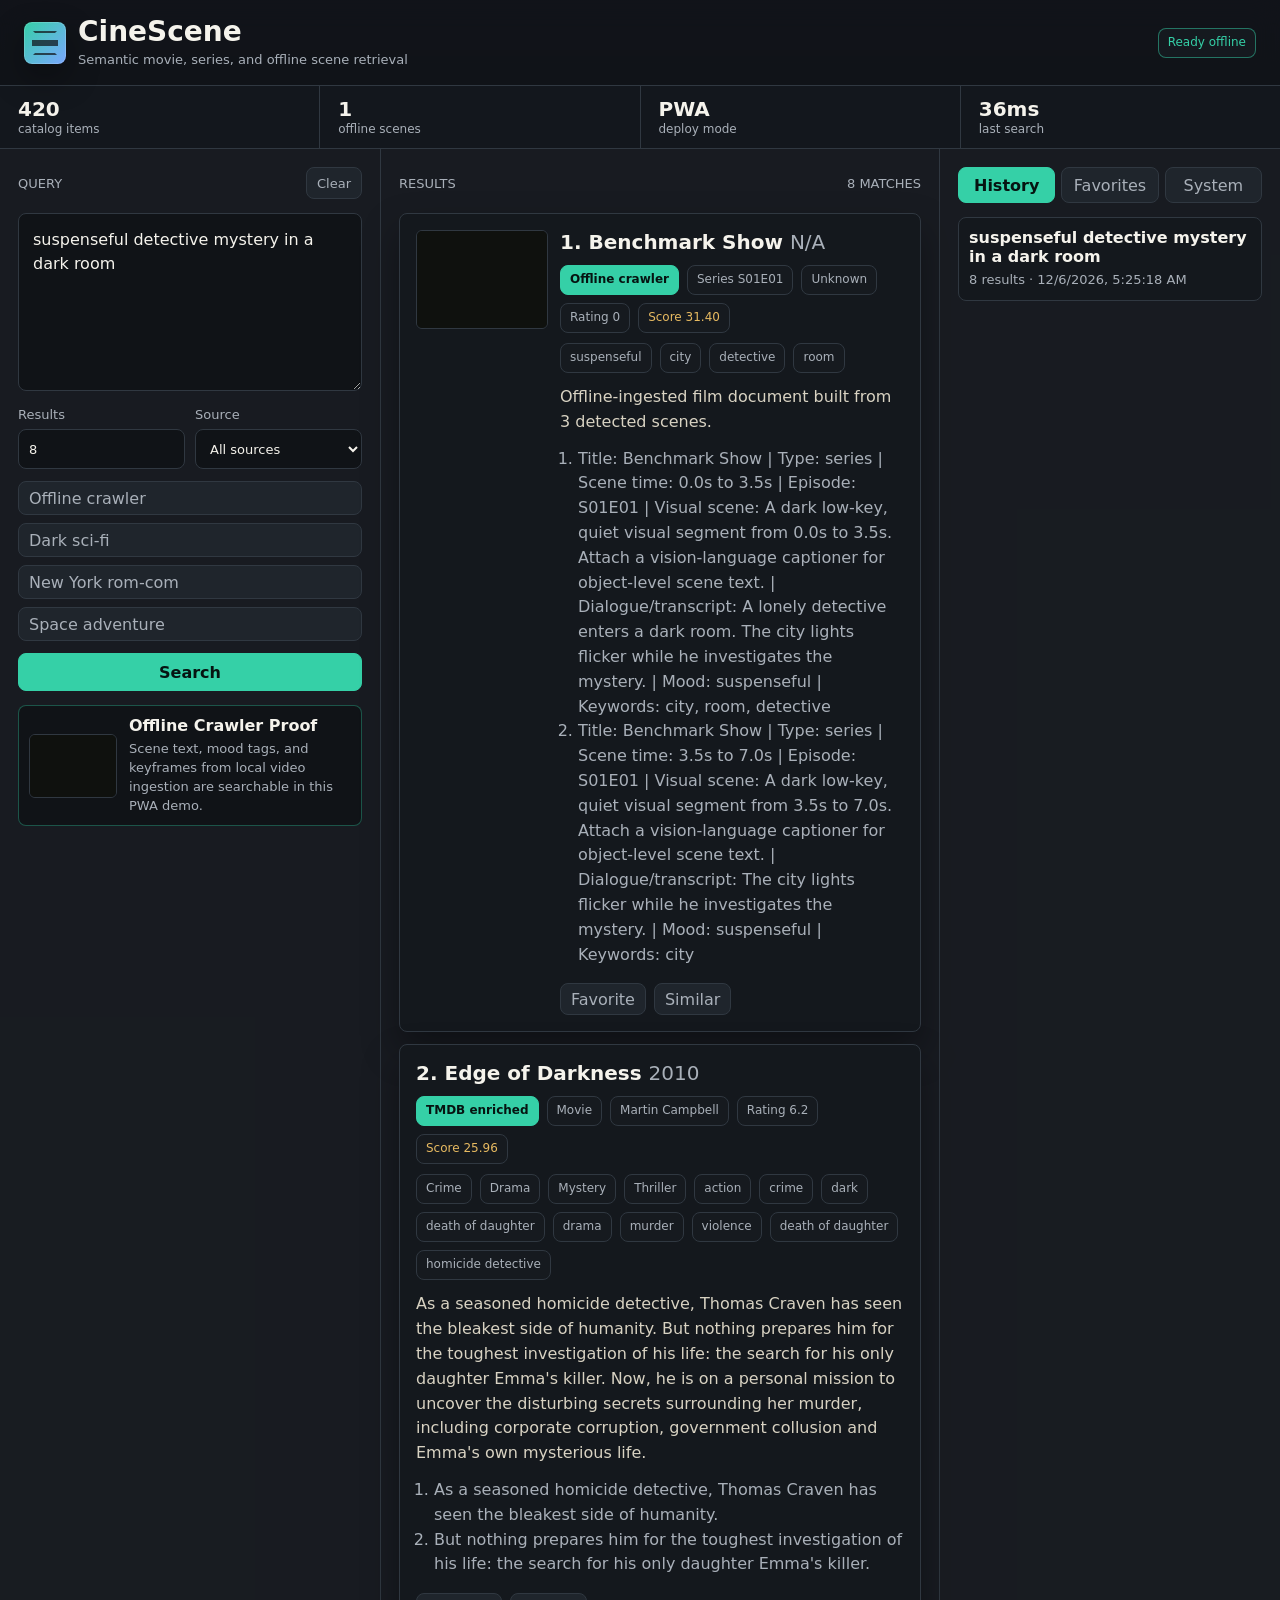
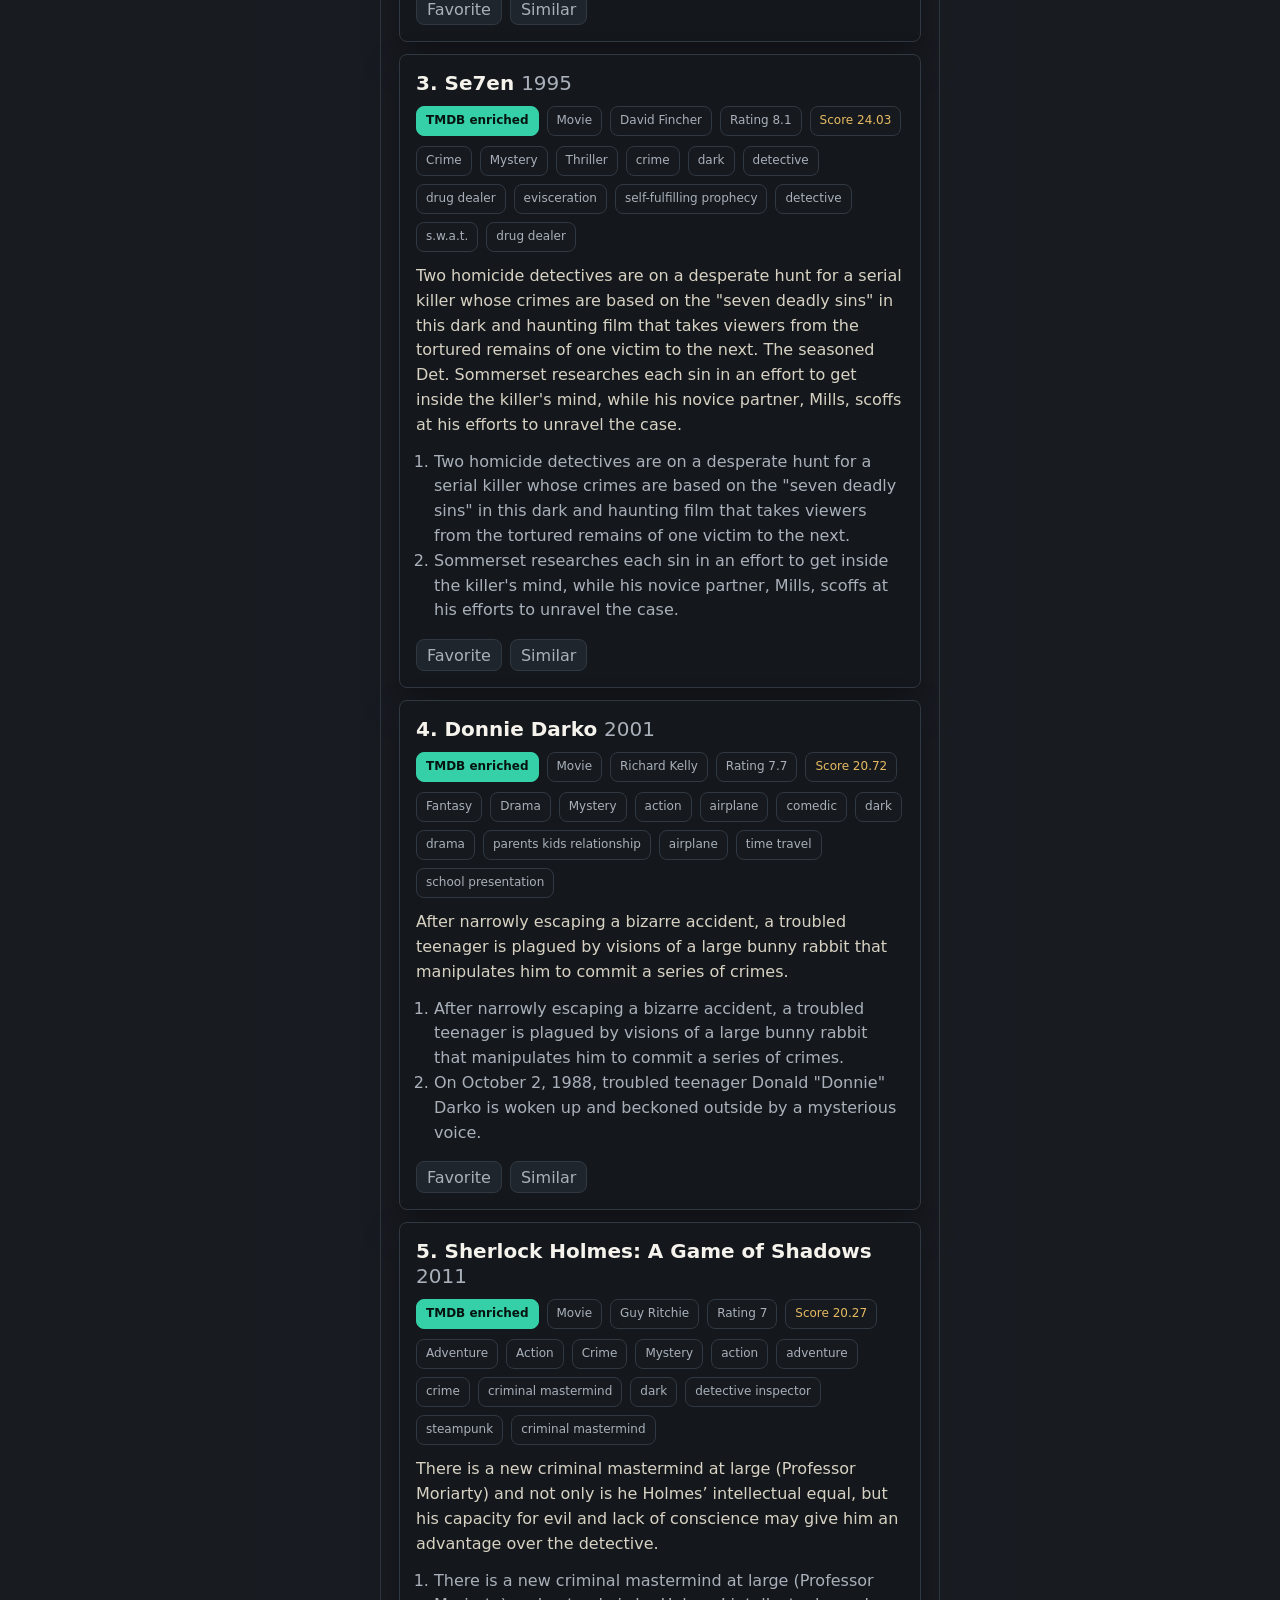
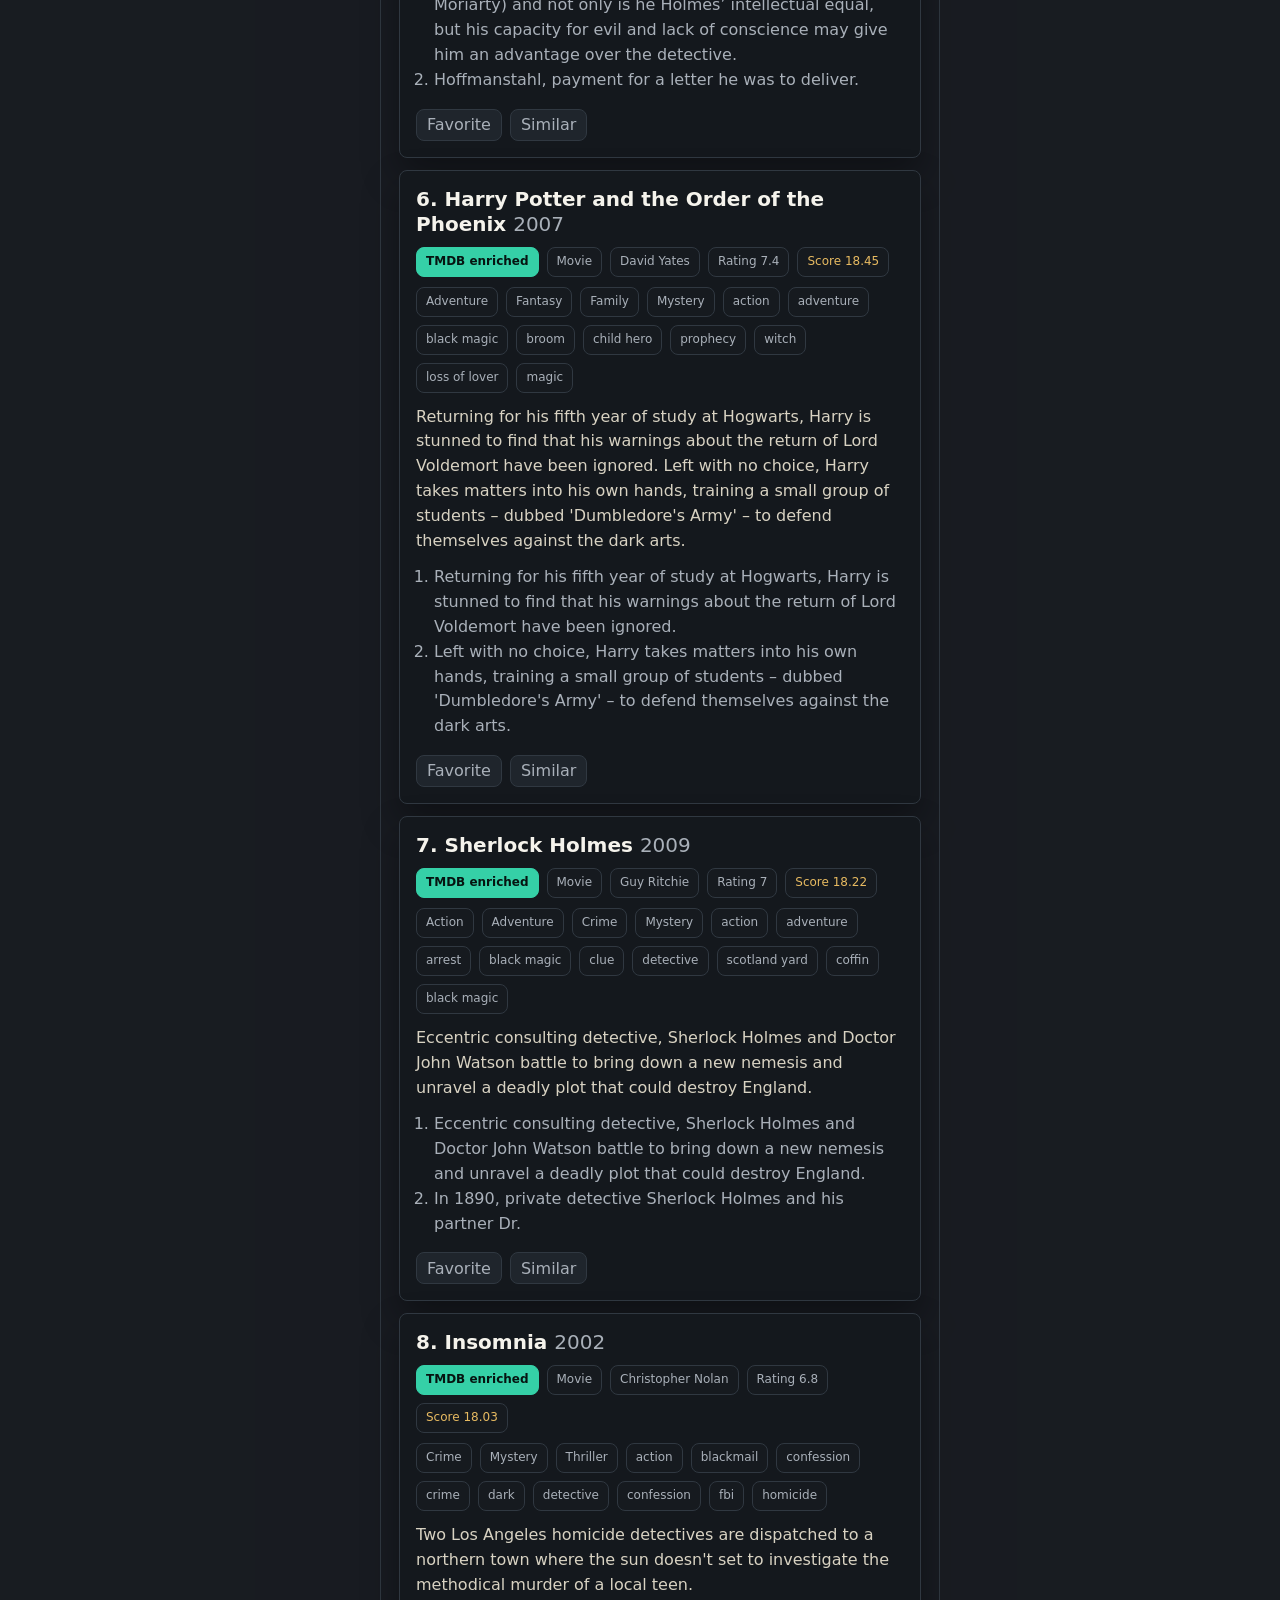
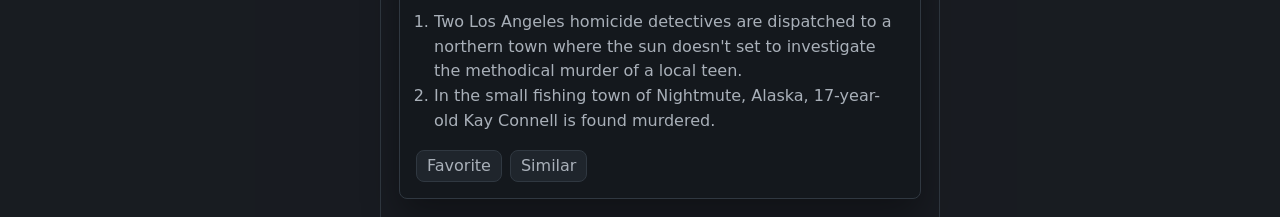
==== docs/index.html @ 058e747a "Build CineScene PWA and showcase-ready app" ====
<!doctype html>
<html lang="en">
  <head>
    <meta charset="utf-8" />
    <meta name="viewport" content="width=device-width, initial-scale=1" />
    <meta name="theme-color" content="#101317" />
    <meta
      name="description"
      content="CineScene is a semantic movie and offline scene retrieval PWA."
    />
    <title>CineScene PWA</title>
    <link rel="manifest" href="./manifest.webmanifest" />
    <link rel="icon" href="./assets/icon.svg" type="image/svg+xml" />
    <link rel="apple-touch-icon" href="./assets/icon.svg" />
    <link rel="stylesheet" href="./assets/styles.css?v=20260714" />
  </head>
  <body>
    <div class="app-shell">
      <header class="topbar">
        <div class="brand">
          <span class="brand-mark" aria-hidden="true"></span>
          <div>
            <h1>CineScene</h1>
            <p>Semantic movie, series, and offline scene retrieval</p>
          </div>
        </div>
        <div class="top-actions">
          <span class="status-pill" id="statusPill">Loading catalog</span>
          <button class="ghost-button" id="installButton" type="button" hidden>Install</button>
        </div>
      </header>

      <section class="metrics" aria-label="Catalog metrics">
        <div><strong id="metricCatalog">-</strong><span>catalog items</span></div>
        <div><strong id="metricOffline">-</strong><span>offline scenes</span></div>
        <div><strong id="metricMode">PWA</strong><span>deploy mode</span></div>
        <div><strong id="metricLatency">-</strong><span>last search</span></div>
      </section>

      <main class="workspace">
        <section class="search-panel" aria-label="Search">
          <div class="panel-heading">
            <span>Query</span>
            <button class="ghost-button" id="clearButton" type="button">Clear</button>
          </div>
          <textarea
            id="queryInput"
            spellcheck="false"
            placeholder="A suspenseful detective mystery in a dark room"
          ></textarea>

          <div class="control-grid">
            <label>
              Results
              <input id="topKInput" type="number" min="3" max="20" value="8" />
            </label>
            <label>
              Source
              <select id="sourceFilter">
                <option value="all">All sources</option>
                <option value="offline_video_ingestion">Offline crawler</option>
                <option value="tmdb_enriched">TMDB enriched</option>
              </select>
            </label>
          </div>

          <div class="preset-row" aria-label="Demo queries">
            <button data-query="suspenseful detective mystery in a dark room">Offline crawler</button>
            <button data-query="dark lonely science fiction movie with a mind bending ending">Dark sci-fi</button>
            <button data-query="romantic comedy in New York with witty dialogue">New York rom-com</button>
            <button data-query="space adventure with alien civilization">Space adventure</button>
          </div>

          <button class="primary-button" id="searchButton" type="button">Search</button>

          <div class="crawler-proof">
            <img src="./assets/keyframes/benchmark-001.jpg" alt="Offline crawler keyframe preview" />
            <div>
              <strong>Offline Crawler Proof</strong>
              <span>Scene text, mood tags, and keyframes from local video ingestion are searchable in this PWA demo.</span>
            </div>
          </div>
        </section>

        <section class="results-panel" aria-label="Results">
          <div class="panel-heading">
            <span>Results</span>
            <span id="resultMeta">Ready</span>
          </div>
          <div class="results-list empty-state" id="results">
            Search by plot, mood, scene, character situation, or cinematic feeling.
          </div>
        </section>

        <aside class="side-panel" aria-label="Memory">
          <nav class="tabs">
            <button class="active" data-tab="history" type="button">History</button>
            <button data-tab="favorites" type="button">Favorites</button>
            <button data-tab="system" type="button">System</button>
          </nav>

          <div class="tab-view active" id="historyTab">
            <div class="side-list" id="historyList"></div>
          </div>

          <div class="tab-view" id="favoritesTab">
            <div class="side-list" id="favoriteList"></div>
          </div>

          <div class="tab-view" id="systemTab">
            <div class="system-card">
              <strong>GitHub Pages Build</strong>
              <span>Static PWA for public showcase</span>
              <span>Backend FAISS pipeline remains available locally through FastAPI.</span>
            </div>
            <div class="system-card">
              <strong>Offline Capability</strong>
              <span>App shell and sample catalog are cached after first load.</span>
            </div>
          </div>
        </aside>
      </main>
    </div>

    <script src="./assets/app.js?v=20260714" type="module"></script>
  </body>
</html>
---- docs/assets/styles.css ----
:root {
  color-scheme: dark;
  --bg: #101317;
  --panel: #171b20;
  --panel-2: #1f252c;
  --line: #303841;
  --text: #f5f3ec;
  --muted: #a9b0b9;
  --soft: #d8d2c2;
  --green: #35d0a7;
  --gold: #e7ba61;
  --coral: #ef6c68;
  --blue: #7aa7ff;
  --shadow: rgba(0, 0, 0, 0.34);
}

* {
  box-sizing: border-box;
}

html {
  min-width: 320px;
}

body {
  margin: 0;
  min-height: 100vh;
  background:
    linear-gradient(180deg, rgba(122, 167, 255, 0.08), transparent 34rem),
    radial-gradient(circle at 16% 8%, rgba(53, 208, 167, 0.12), transparent 18rem),
    var(--bg);
  color: var(--text);
  font-family: Inter, ui-sans-serif, system-ui, -apple-system, BlinkMacSystemFont, "Segoe UI", sans-serif;
}

button,
input,
textarea,
select {
  font: inherit;
}

button {
  cursor: pointer;
}

button:disabled {
  cursor: progress;
  opacity: 0.7;
}

.app-shell {
  min-height: 100vh;
  display: grid;
  grid-template-rows: auto auto 1fr;
}

.topbar {
  min-height: 82px;
  padding: 18px 24px;
  display: flex;
  align-items: center;
  justify-content: space-between;
  gap: 18px;
  border-bottom: 1px solid var(--line);
  background: rgba(16, 19, 23, 0.88);
  backdrop-filter: blur(14px);
  position: sticky;
  top: 0;
  z-index: 10;
}

.brand,
.top-actions,
.panel-heading,
.movie-actions,
.meta-row,
.tag-row {
  display: flex;
  align-items: center;
}

.brand {
  gap: 12px;
  min-width: 0;
}

.brand-mark {
  width: 42px;
  height: 42px;
  border-radius: 8px;
  background:
    linear-gradient(135deg, var(--green), var(--blue)),
    #111;
  box-shadow: inset 0 0 0 1px rgba(255, 255, 255, 0.16), 0 14px 32px var(--shadow);
  position: relative;
  flex: 0 0 auto;
}

.brand-mark::before,
.brand-mark::after {
  content: "";
  position: absolute;
  inset: 9px;
  border: 2px solid rgba(16, 19, 23, 0.72);
  border-left-color: transparent;
  border-right-color: transparent;
}

.brand-mark::after {
  inset: 18px 8px;
  border: 0;
  background: rgba(16, 19, 23, 0.72);
}

h1,
h2,
p {
  margin: 0;
}

h1 {
  font-size: 28px;
  line-height: 1;
  letter-spacing: 0;
}

.brand p {
  margin-top: 6px;
  color: var(--muted);
  font-size: 13px;
}

.top-actions {
  justify-content: flex-end;
  gap: 8px;
}

.status-pill,
.chip {
  min-height: 30px;
  border: 1px solid var(--line);
  border-radius: 8px;
  background: rgba(23, 27, 32, 0.95);
  color: var(--muted);
  padding: 6px 9px;
  font-size: 12px;
  overflow-wrap: anywhere;
}

.status-pill.ok {
  color: var(--green);
  border-color: rgba(53, 208, 167, 0.5);
}

.status-pill.warn {
  color: var(--gold);
  border-color: rgba(231, 186, 97, 0.5);
}

.ghost-button,
.primary-button,
.preset-row button,
.tabs button,
.movie-actions button {
  min-height: 38px;
  border: 1px solid var(--line);
  border-radius: 8px;
  color: var(--text);
  background: var(--panel-2);
}

.ghost-button {
  min-height: 32px;
  padding: 0 10px;
  color: var(--muted);
}

.primary-button {
  width: 100%;
  background: var(--green);
  border-color: var(--green);
  color: #061411;
  font-weight: 800;
}

.metrics {
  display: grid;
  grid-template-columns: repeat(4, minmax(0, 1fr));
  gap: 1px;
  background: var(--line);
  border-bottom: 1px solid var(--line);
}

.metrics div {
  min-height: 62px;
  background: rgba(18, 22, 27, 0.94);
  padding: 11px 18px;
  display: grid;
  align-content: center;
  gap: 3px;
}

.metrics strong {
  font-size: 20px;
  line-height: 1;
}

.metrics span {
  color: var(--muted);
  font-size: 12px;
}

.workspace {
  display: grid;
  grid-template-columns: minmax(300px, 380px) minmax(380px, 1fr) minmax(300px, 340px);
  gap: 1px;
  background: var(--line);
  min-height: calc(100vh - 145px);
}

.search-panel,
.results-panel,
.side-panel {
  min-width: 0;
  padding: 18px;
  background: rgba(23, 27, 32, 0.96);
}

.panel-heading {
  min-height: 32px;
  margin-bottom: 14px;
  justify-content: space-between;
  gap: 12px;
  color: var(--muted);
  text-transform: uppercase;
  font-size: 13px;
}

textarea {
  width: 100%;
  height: 178px;
  resize: vertical;
  border: 1px solid var(--line);
  border-radius: 8px;
  background: #101317;
  color: var(--text);
  padding: 14px;
  outline: none;
  line-height: 1.5;
}

textarea:focus,
input:focus,
select:focus {
  border-color: var(--green);
}

.control-grid {
  margin: 12px 0;
  display: grid;
  grid-template-columns: 1fr 1fr;
  gap: 10px;
}

label {
  display: grid;
  gap: 7px;
  color: var(--muted);
  font-size: 13px;
}

input,
select {
  width: 100%;
  min-height: 40px;
  border: 1px solid var(--line);
  border-radius: 8px;
  background: #101317;
  color: var(--text);
  padding: 8px 10px;
}

.preset-row {
  display: grid;
  gap: 8px;
  margin-bottom: 12px;
}

.preset-row button {
  min-height: 34px;
  text-align: left;
  padding: 0 10px;
  color: var(--muted);
}

.crawler-proof {
  margin-top: 14px;
  display: grid;
  grid-template-columns: 88px 1fr;
  gap: 12px;
  align-items: center;
  border: 1px solid rgba(53, 208, 167, 0.35);
  border-radius: 8px;
  background: #101317;
  padding: 10px;
}

.crawler-proof img {
  width: 88px;
  height: 64px;
  object-fit: cover;
  border-radius: 6px;
  border: 1px solid var(--line);
}

.crawler-proof strong,
.system-card strong,
.side-item strong {
  display: block;
  color: var(--text);
  margin-bottom: 5px;
}

.crawler-proof span,
.system-card span,
.side-item span {
  display: block;
  color: var(--muted);
  font-size: 13px;
  line-height: 1.45;
  overflow-wrap: anywhere;
}

.results-list,
.side-list {
  display: grid;
  gap: 12px;
}

.empty-state {
  min-height: 260px;
  place-items: center;
  text-align: center;
  color: var(--muted);
  border: 1px dashed var(--line);
  border-radius: 8px;
  padding: 24px;
}

.movie-card {
  border: 1px solid var(--line);
  border-radius: 8px;
  background: #14181d;
  box-shadow: 0 18px 36px var(--shadow);
  overflow: hidden;
}

.movie-card-inner {
  display: grid;
  grid-template-columns: minmax(0, 1fr);
  gap: 12px;
  padding: 16px;
}

.movie-card.has-poster .movie-card-inner {
  grid-template-columns: 132px minmax(0, 1fr);
}

.poster {
  width: 132px;
  aspect-ratio: 4 / 3;
  object-fit: cover;
  border-radius: 6px;
  border: 1px solid var(--line);
  background: #0d1013;
}

.movie-title {
  font-size: 20px;
  line-height: 1.25;
  letter-spacing: 0;
}

.movie-title span {
  color: var(--muted);
  font-weight: 500;
}

.meta-row,
.tag-row,
.movie-actions {
  flex-wrap: wrap;
  gap: 8px;
  margin-top: 10px;
}

.source-chip {
  background: var(--green);
  border-color: var(--green);
  color: #061411;
  font-weight: 800;
}

.score-chip {
  color: var(--gold);
}

.overview,
.scene-list {
  margin-top: 12px;
  color: var(--soft);
  line-height: 1.55;
}

.scene-list {
  color: var(--muted);
  padding-left: 18px;
}

.movie-actions button {
  min-height: 32px;
  color: var(--muted);
  padding: 0 10px;
}

.tabs {
  display: grid;
  grid-template-columns: repeat(3, minmax(0, 1fr));
  gap: 6px;
  margin-bottom: 14px;
}

.tabs button {
  min-height: 36px;
  color: var(--muted);
}

.tabs button.active {
  color: #061411;
  background: var(--green);
  border-color: var(--green);
  font-weight: 800;
}

.tab-view {
  display: none;
}

.tab-view.active {
  display: block;
}

.side-item,
.system-card {
  width: 100%;
  border: 1px solid var(--line);
  border-radius: 8px;
  background: #14181d;
  color: var(--muted);
  padding: 10px;
  text-align: left;
}

@media (max-width: 1180px) {
  .workspace {
    grid-template-columns: 340px 1fr;
  }

  .side-panel {
    grid-column: 1 / -1;
  }
}

@media (max-width: 760px) {
  .topbar {
    align-items: flex-start;
    flex-direction: column;
  }

  .top-actions {
    width: 100%;
    justify-content: space-between;
  }

  .metrics {
    grid-template-columns: repeat(2, minmax(0, 1fr));
  }

  .workspace,
  .control-grid {
    grid-template-columns: 1fr;
  }

  .search-panel,
  .results-panel,
  .side-panel {
    padding: 14px;
  }

  .movie-card.has-poster .movie-card-inner {
    grid-template-columns: 1fr;
  }

  .poster {
    width: 100%;
    max-height: 180px;
  }
}
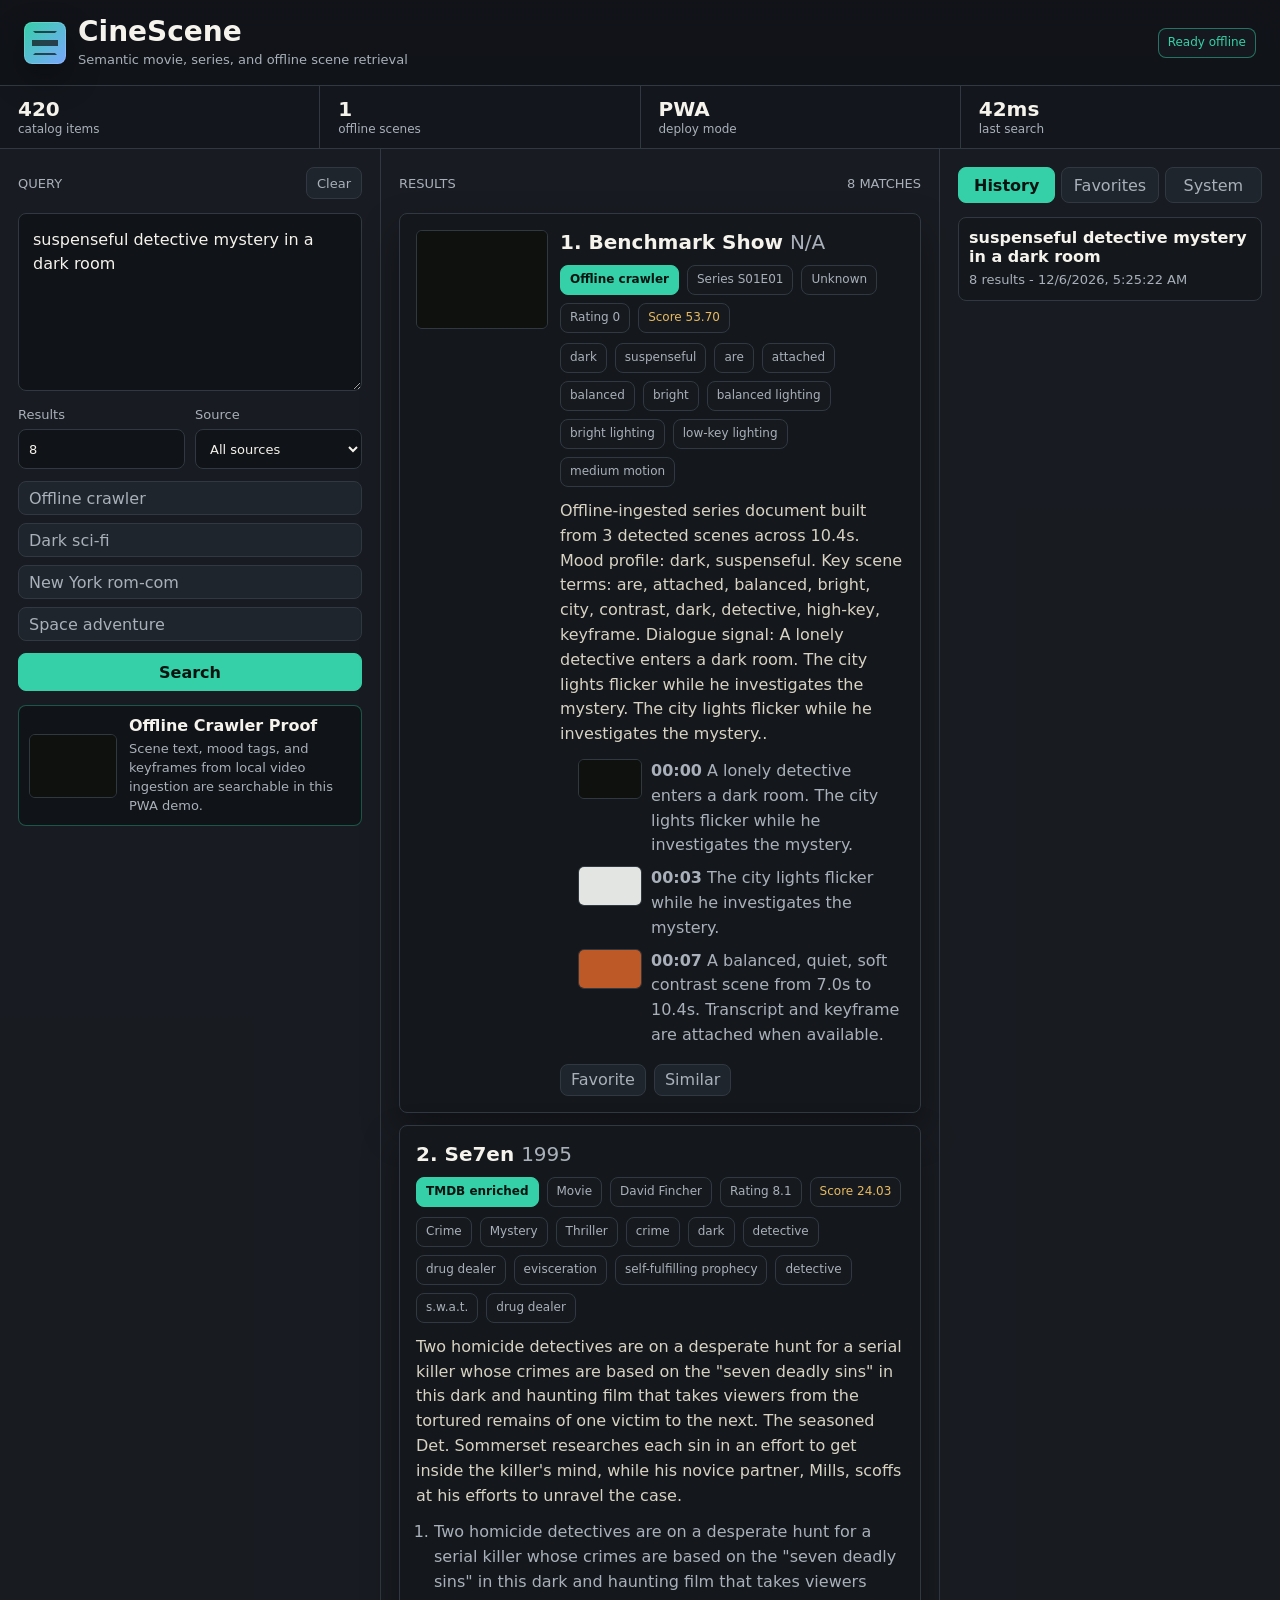
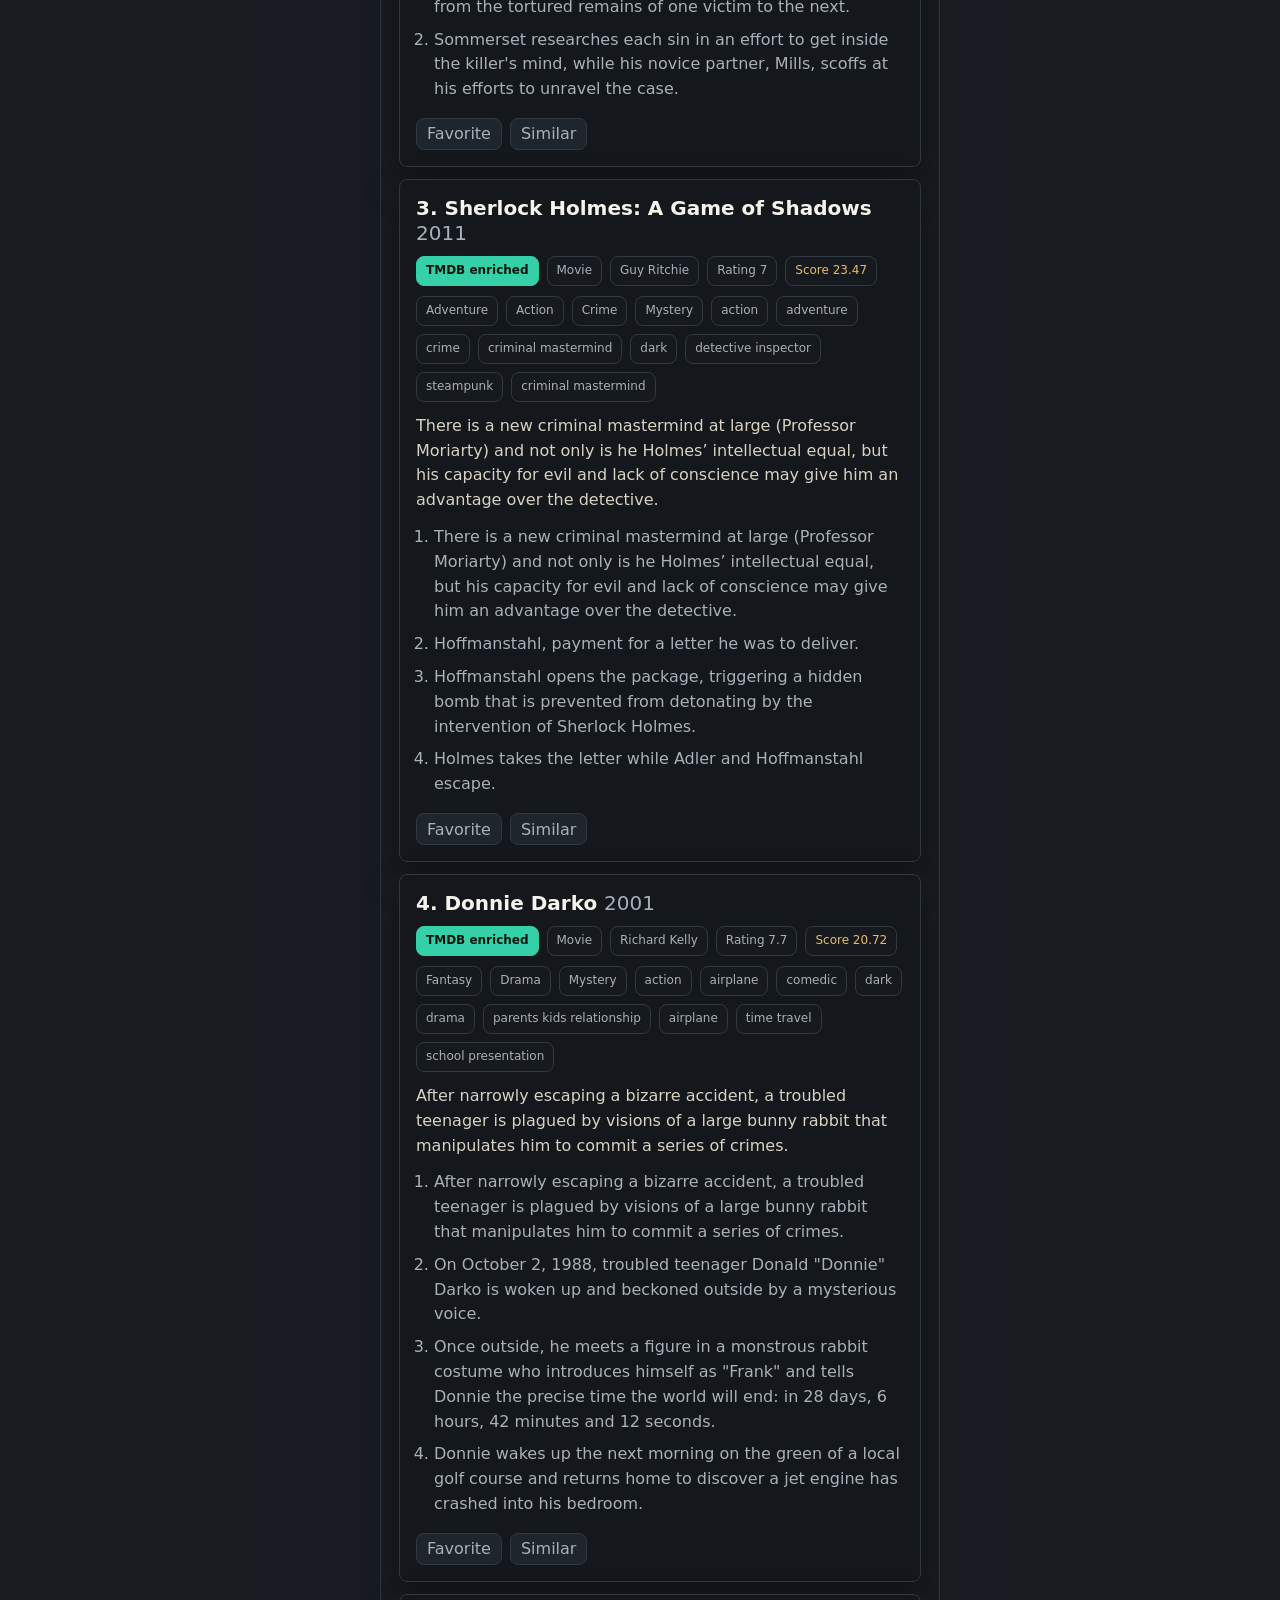
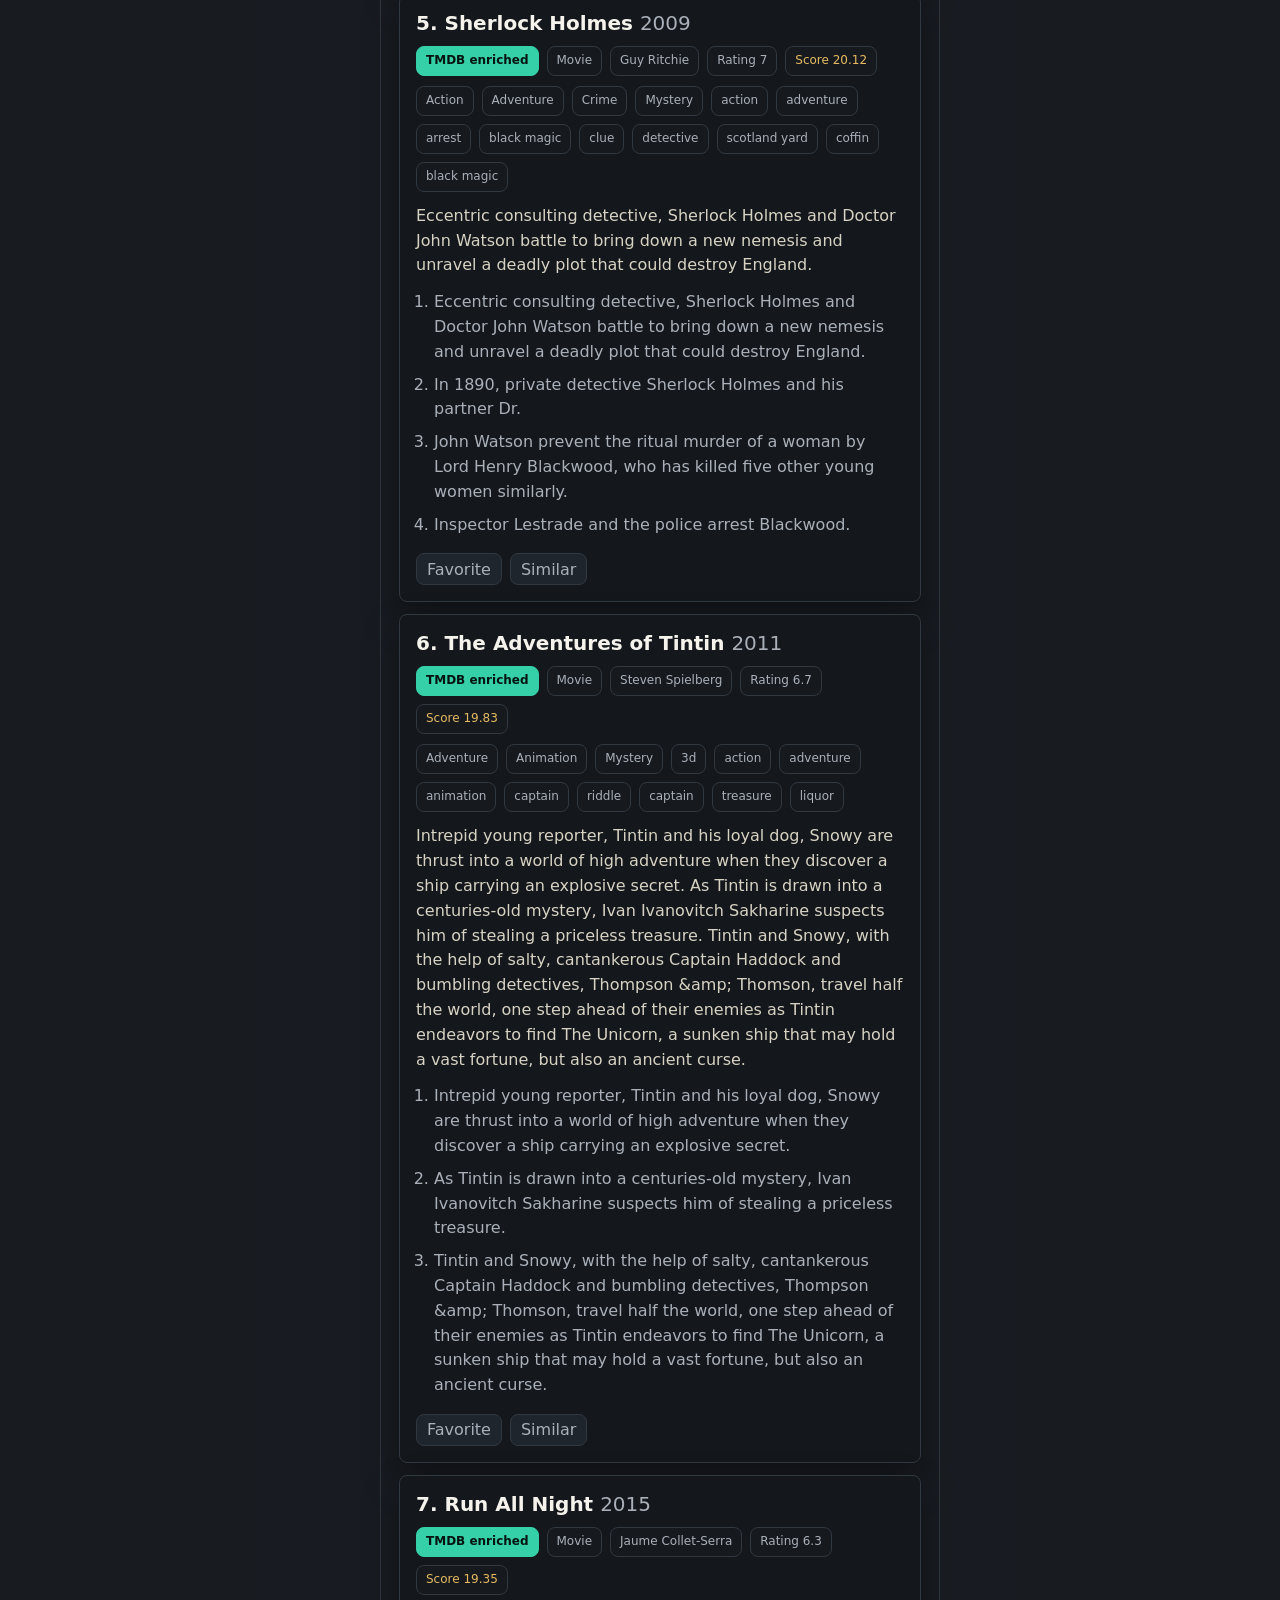
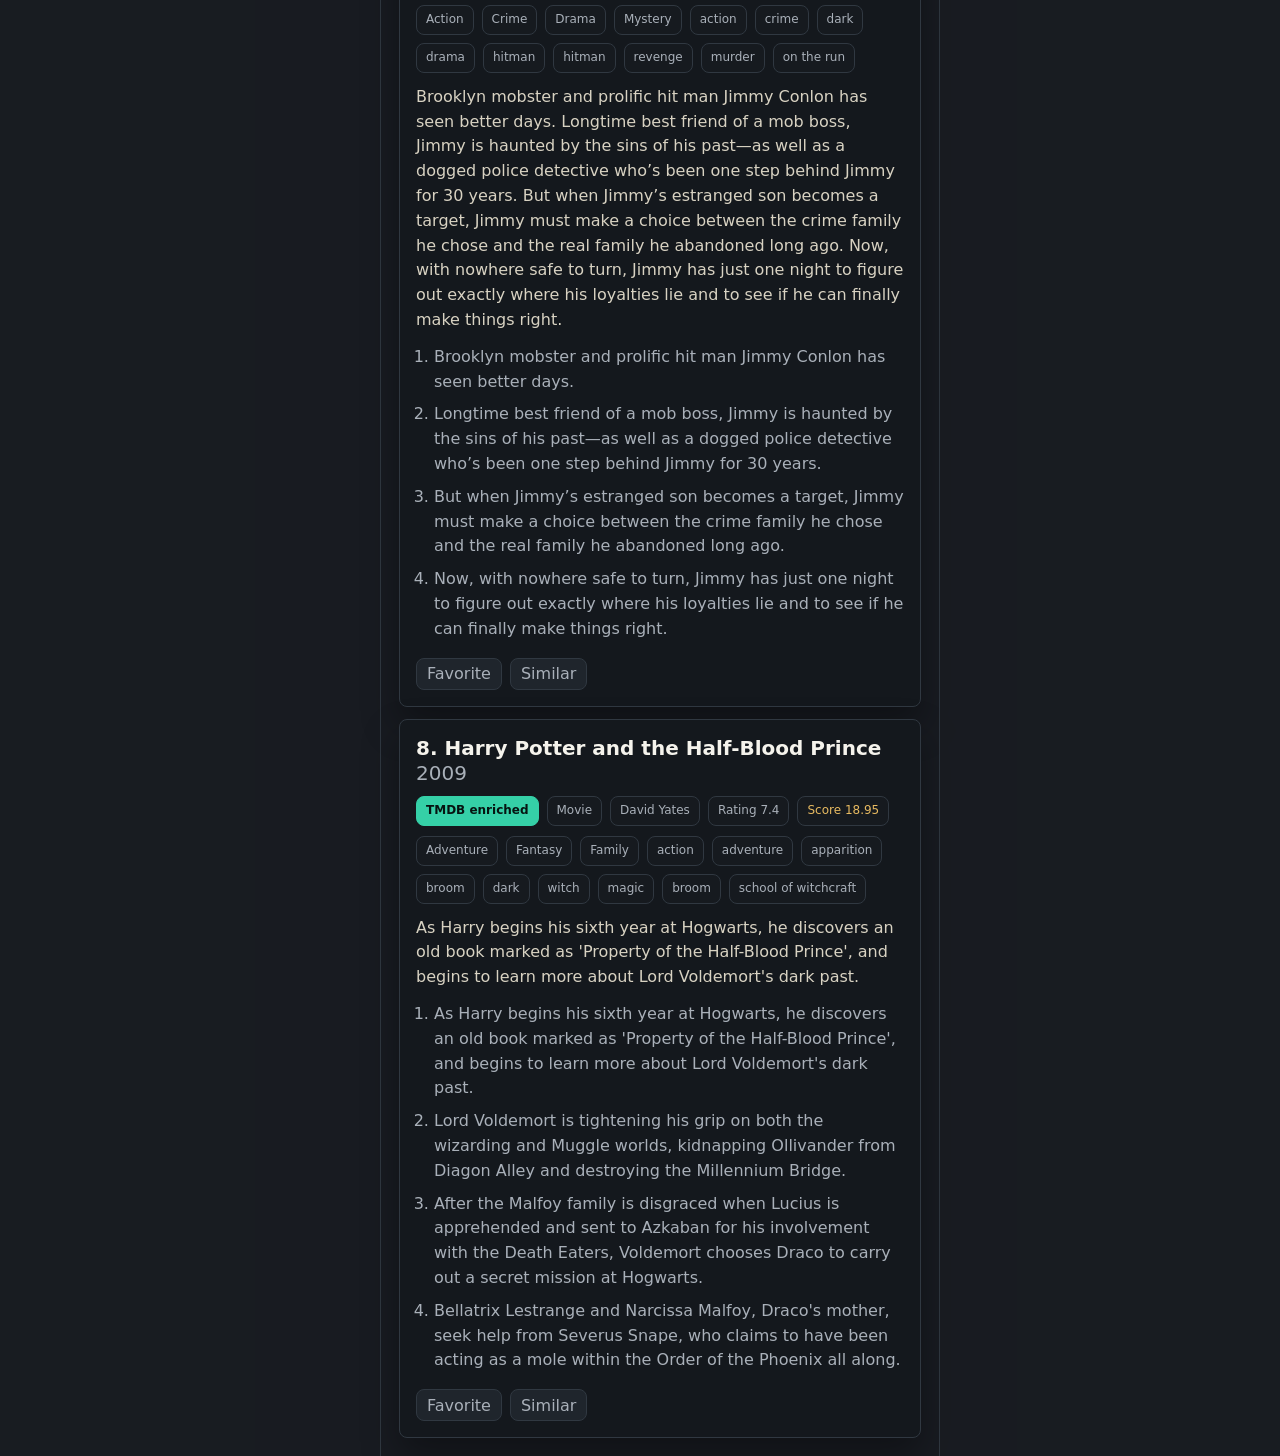
==== commit e068e0f5: "Upgrade crawler studio and scene timeline retrieval" ====
--- a/docs/index.html
+++ b/docs/index.html
@@ -12,7 +12,7 @@
     <link rel="manifest" href="./manifest.webmanifest" />
     <link rel="icon" href="./assets/icon.svg" type="image/svg+xml" />
     <link rel="apple-touch-icon" href="./assets/icon.svg" />
-    <link rel="stylesheet" href="./assets/styles.css?v=20260714" />
+    <link rel="stylesheet" href="./assets/styles.css?v=20260714-scene-v3" />
   </head>
   <body>
     <div class="app-shell">
@@ -122,6 +122,6 @@
       </main>
     </div>
 
-    <script src="./assets/app.js?v=20260714" type="module"></script>
+    <script src="./assets/app.js?v=20260714-scene-v3" type="module"></script>
   </body>
 </html>
--- a/docs/assets/styles.css
+++ b/docs/assets/styles.css
@@ -418,6 +418,26 @@
   padding-left: 18px;
 }
 
+.scene-list li {
+  margin-top: 8px;
+}
+
+.scene-list li:has(.mini-frame) {
+  display: grid;
+  grid-template-columns: 64px minmax(0, 1fr);
+  gap: 9px;
+  align-items: start;
+}
+
+.mini-frame {
+  width: 64px;
+  aspect-ratio: 16 / 10;
+  border-radius: 6px;
+  object-fit: cover;
+  border: 1px solid var(--line);
+  background: #0d1013;
+}
+
 .movie-actions button {
   min-height: 32px;
   color: var(--muted);
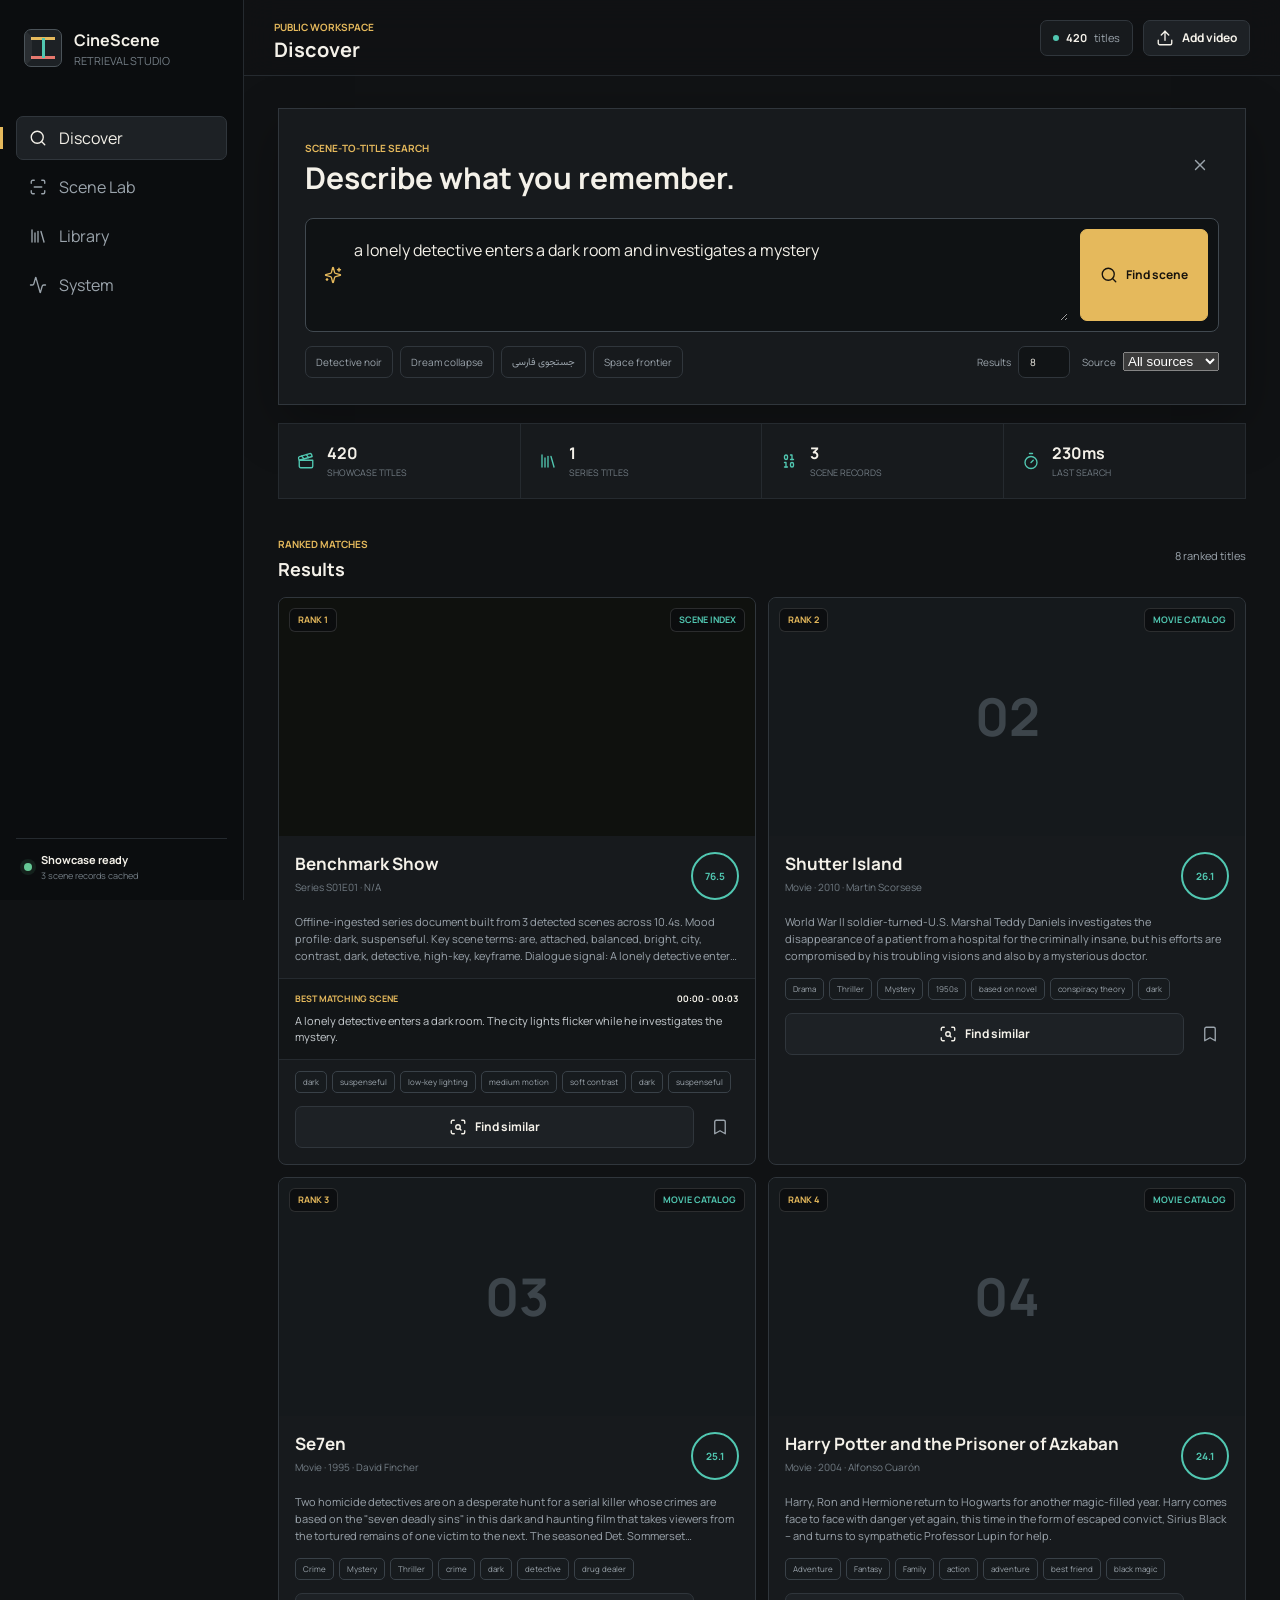
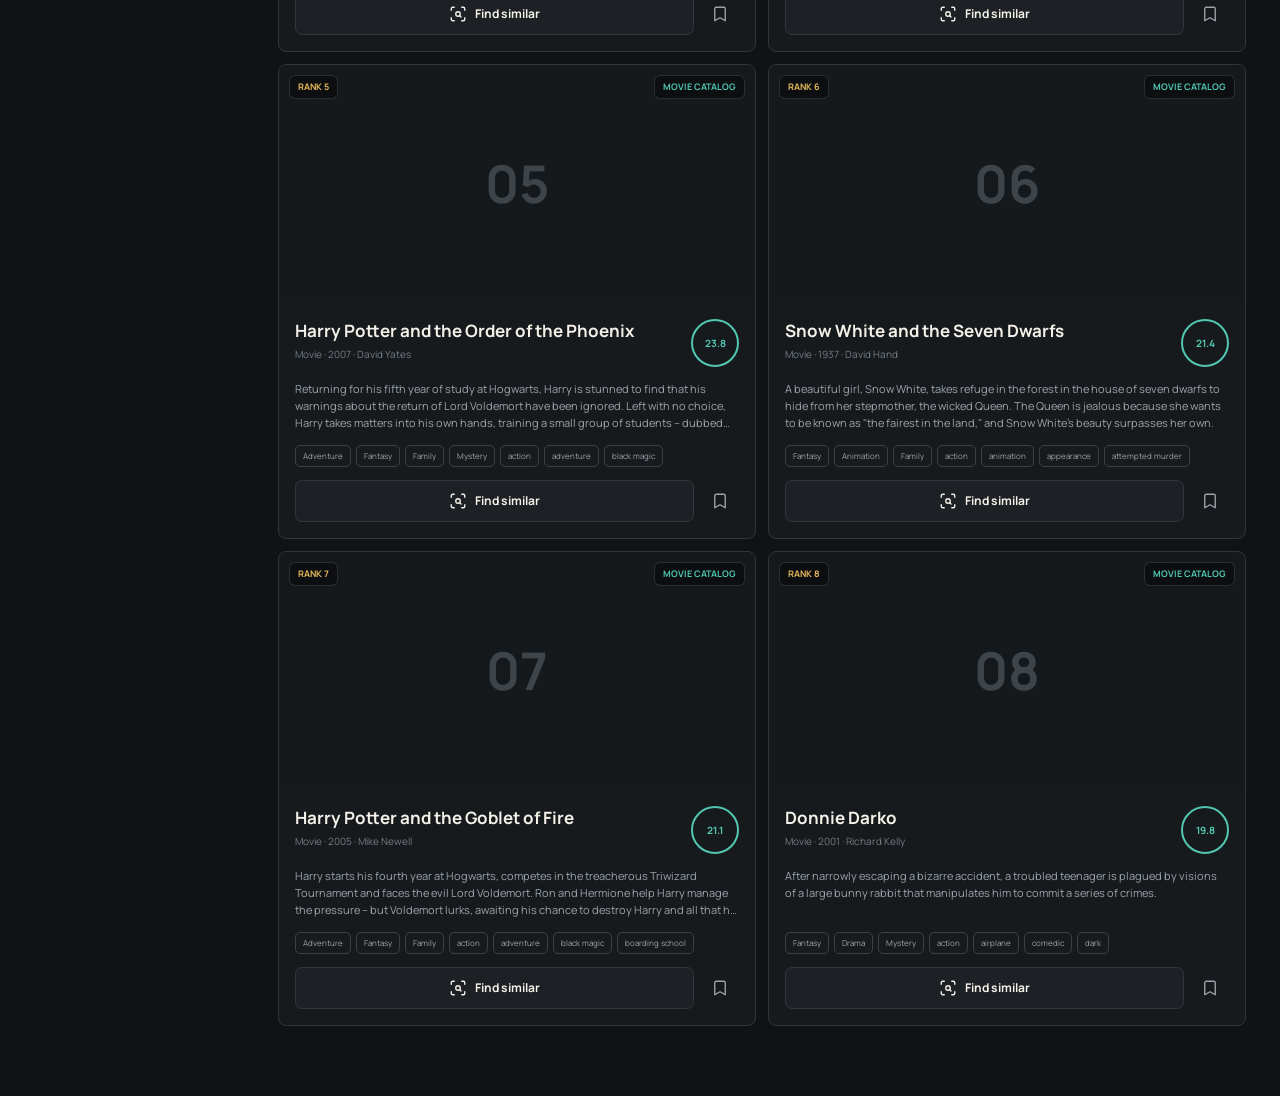
==== commit 411312b8: "feat: deliver scene-level retrieval studio and PWA" ====
--- a/docs/index.html
+++ b/docs/index.html
@@ -3,125 +3,193 @@
   <head>
     <meta charset="utf-8" />
     <meta name="viewport" content="width=device-width, initial-scale=1" />
-    <meta name="theme-color" content="#101317" />
-    <meta
-      name="description"
-      content="CineScene is a semantic movie and offline scene retrieval PWA."
-    />
-    <title>CineScene PWA</title>
+    <meta name="theme-color" content="#101214" />
+    <meta name="description" content="CineScene retrieves movies and series from a remembered scene." />
+    <title>CineScene Retrieval Studio</title>
     <link rel="manifest" href="./manifest.webmanifest" />
     <link rel="icon" href="./assets/icon.svg" type="image/svg+xml" />
     <link rel="apple-touch-icon" href="./assets/icon.svg" />
-    <link rel="stylesheet" href="./assets/styles.css?v=20260714-scene-v3" />
+  <link rel="stylesheet" href="./assets/styles.css?v=20260714-studio-v7" />
   </head>
   <body>
     <div class="app-shell">
-      <header class="topbar">
-        <div class="brand">
-          <span class="brand-mark" aria-hidden="true"></span>
-          <div>
-            <h1>CineScene</h1>
-            <p>Semantic movie, series, and offline scene retrieval</p>
+      <aside class="sidebar" id="sidebar">
+        <a class="brand" href="#discover" data-view-link="discover" aria-label="CineScene home">
+          <span class="brand-mark" aria-hidden="true"><span></span></span>
+          <span class="brand-copy"><strong>CineScene</strong><small>Retrieval Studio</small></span>
+        </a>
+
+        <nav class="primary-nav" aria-label="Workspace">
+          <button class="nav-item active" type="button" data-view-link="discover">
+            <i data-lucide="search"></i><span>Discover</span>
+          </button>
+          <button class="nav-item" type="button" data-view-link="scenes">
+            <i data-lucide="scan-line"></i><span>Scene Lab</span>
+          </button>
+          <button class="nav-item" type="button" data-view-link="library">
+            <i data-lucide="library"></i><span>Library</span>
+          </button>
+          <button class="nav-item" type="button" data-view-link="system">
+            <i data-lucide="activity"></i><span>System</span>
+          </button>
+        </nav>
+
+        <div class="sidebar-status">
+          <span class="status-dot" id="statusDot"></span>
+          <div><strong id="sidebarStatus">Loading catalog</strong><small id="sidebarModel">Public PWA showcase</small></div>
+          <button class="icon-button ghost" id="installButton" type="button" title="Install app" aria-label="Install app" hidden>
+            <i data-lucide="download"></i>
+          </button>
+        </div>
+      </aside>
+
+      <div class="app-main">
+        <header class="topbar">
+          <button class="icon-button mobile-menu" id="mobileMenuButton" type="button" aria-label="Open navigation">
+            <i data-lucide="menu"></i>
+          </button>
+          <div><span class="eyebrow">Public workspace</span><h1 id="viewTitle">Discover</h1></div>
+          <div class="topbar-actions">
+            <div class="engine-chip"><span></span><b id="metricCatalog">-</b> titles</div>
+            <button class="button secondary compact" type="button" data-view-link="scenes">
+              <i data-lucide="upload"></i><span>Add video</span>
+            </button>
           </div>
-        </div>
-        <div class="top-actions">
-          <span class="status-pill" id="statusPill">Loading catalog</span>
-          <button class="ghost-button" id="installButton" type="button" hidden>Install</button>
-        </div>
-      </header>
+        </header>
 
-      <section class="metrics" aria-label="Catalog metrics">
-        <div><strong id="metricCatalog">-</strong><span>catalog items</span></div>
-        <div><strong id="metricOffline">-</strong><span>offline scenes</span></div>
-        <div><strong id="metricMode">PWA</strong><span>deploy mode</span></div>
-        <div><strong id="metricLatency">-</strong><span>last search</span></div>
-      </section>
+        <main class="content">
+          <section class="view active" id="discoverView" data-view="discover">
+            <div class="search-stage">
+              <div class="search-heading">
+                <div><span class="section-kicker">Scene-to-title search</span><h2>Describe what you remember.</h2></div>
+                <button class="icon-button ghost" id="clearButton" type="button" title="Clear search" aria-label="Clear search"><i data-lucide="x"></i></button>
+              </div>
+              <div class="query-composer">
+                <i data-lucide="sparkles"></i>
+                <textarea id="queryInput" rows="3" dir="auto" placeholder="A detective enters a dark room while the city lights flicker outside..."></textarea>
+                <button class="button primary search-button" id="searchButton" type="button"><i data-lucide="search"></i><span>Find scene</span></button>
+              </div>
+              <div class="search-tools">
+                <div class="prompt-list" aria-label="Example searches">
+                  <button type="button" data-query="a lonely detective enters a dark room and investigates a mystery">Detective noir</button>
+                  <button type="button" data-query="a dream collapses while people run through a rotating hallway">Dream collapse</button>
+                  <button type="button" data-query="کارآگاهی تنها وارد اتاقی تاریک می شود و دنبال سرنخ می گردد">جستجوی فارسی</button>
+                  <button type="button" data-query="space adventure with an alien civilization and a distant moon">Space frontier</button>
+                </div>
+                <div class="search-settings">
+                  <label>Results <input id="topKInput" type="number" min="3" max="20" value="8" /></label>
+                  <label>Source
+                    <select id="sourceFilter">
+                      <option value="all">All sources</option>
+                      <option value="offline">Scene index</option>
+                      <option value="movies">Movies</option>
+                      <option value="series">Series</option>
+                    </select>
+                  </label>
+                </div>
+              </div>
+            </div>
 
-      <main class="workspace">
-        <section class="search-panel" aria-label="Search">
-          <div class="panel-heading">
-            <span>Query</span>
-            <button class="ghost-button" id="clearButton" type="button">Clear</button>
-          </div>
-          <textarea
-            id="queryInput"
-            spellcheck="false"
-            placeholder="A suspenseful detective mystery in a dark room"
-          ></textarea>
+            <div class="stat-strip" aria-label="Catalog summary">
+              <div><i data-lucide="clapperboard"></i><span><strong id="metricIndexed">-</strong><small>showcase titles</small></span></div>
+              <div><i data-lucide="library"></i><span><strong id="metricOffline">-</strong><small>series titles</small></span></div>
+              <div><i data-lucide="binary"></i><span><strong id="metricScenes">-</strong><small>scene records</small></span></div>
+              <div><i data-lucide="timer"></i><span><strong id="metricLatency">-</strong><small>last search</small></span></div>
+            </div>
 
-          <div class="control-grid">
-            <label>
-              Results
-              <input id="topKInput" type="number" min="3" max="20" value="8" />
-            </label>
-            <label>
-              Source
-              <select id="sourceFilter">
-                <option value="all">All sources</option>
-                <option value="offline_video_ingestion">Offline crawler</option>
-                <option value="tmdb_enriched">TMDB enriched</option>
-              </select>
-            </label>
-          </div>
+            <section class="results-section">
+              <div class="section-header">
+                <div><span class="section-kicker">Ranked matches</span><h3>Results</h3></div>
+                <span class="count-label" id="resultMeta">Ready</span>
+              </div>
+              <div id="results" class="results-grid empty-results">
+                <div class="empty-visual"><i data-lucide="scan-search"></i></div>
+                <strong>Search by dialogue, action, mood, or a visual memory.</strong>
+                <span>Processed media includes scene frames, timestamps, subtitles, and visual descriptions.</span>
+              </div>
+            </section>
+          </section>
 
-          <div class="preset-row" aria-label="Demo queries">
-            <button data-query="suspenseful detective mystery in a dark room">Offline crawler</button>
-            <button data-query="dark lonely science fiction movie with a mind bending ending">Dark sci-fi</button>
-            <button data-query="romantic comedy in New York with witty dialogue">New York rom-com</button>
-            <button data-query="space adventure with alien civilization">Space adventure</button>
-          </div>
+          <section class="view" id="scenesView" data-view="scenes">
+            <div class="page-heading">
+              <div><span class="section-kicker">Offline intelligence</span><h2>Scene Lab</h2></div>
+              <div class="health-badge showcase"><span></span>Public showcase mode</div>
+            </div>
 
-          <button class="primary-button" id="searchButton" type="button">Search</button>
+            <div class="lab-layout">
+              <section class="tool-panel upload-panel">
+                <div class="panel-heading"><span>01</span><div><h3>Media source</h3><small>Video and subtitle tracks</small></div></div>
+                <div class="drop-zone" id="videoDropZone" tabindex="0" role="button">
+                  <input id="videoInput" type="file" accept="video/mp4,video/x-matroska,video/webm,video/quicktime,video/*" hidden />
+                  <div class="drop-icon"><i data-lucide="file-video-2"></i></div>
+                  <strong id="videoDropTitle">Drop a video here</strong>
+                  <span id="videoDropMeta">MP4, MKV, MOV, AVI, WEBM</span>
+                  <button class="button secondary compact" type="button" id="chooseVideoButton"><i data-lucide="folder-open"></i>Browse</button>
+                </div>
+                <div class="file-row" id="selectedVideo" hidden>
+                  <i data-lucide="film"></i><div><strong></strong><span></span></div>
+                  <button class="icon-button ghost" id="removeVideoButton" type="button" aria-label="Remove video"><i data-lucide="trash-2"></i></button>
+                </div>
+                <label class="field-label">Subtitle tracks
+                  <input id="subtitleInput" type="file" accept=".srt,.vtt" multiple />
+                </label>
+                <button class="button primary full-width" id="previewVideoButton" type="button" disabled><i data-lucide="play"></i><span>Preview selected media</span></button>
+                <div class="notice">
+                  The public PWA can preview a local file without uploading it. Full scene detection, speech transcription, BLIP captioning, and FAISS indexing run in the repository's FastAPI Studio.
+                </div>
+              </section>
 
-          <div class="crawler-proof">
-            <img src="./assets/keyframes/benchmark-001.jpg" alt="Offline crawler keyframe preview" />
-            <div>
-              <strong>Offline Crawler Proof</strong>
-              <span>Scene text, mood tags, and keyframes from local video ingestion are searchable in this PWA demo.</span>
+              <section class="tool-panel pipeline-panel">
+                <div class="panel-heading"><span>02</span><div><h3>Intelligence pipeline</h3><small>Implemented in the local runtime</small></div></div>
+                <ol class="pipeline-steps">
+                  <li class="ready"><span><i data-lucide="scissors"></i></span><div><strong>Adaptive scene boundaries</strong><small>PySceneDetect with OpenCV fallback</small></div></li>
+                  <li class="ready"><span><i data-lucide="captions"></i></span><div><strong>Dialogue recovery</strong><small>SRT, VTT, embedded tracks, or faster-whisper</small></div></li>
+                  <li class="ready"><span><i data-lucide="image"></i></span><div><strong>Visual understanding</strong><small>BLIP keyframe captions and visual tags</small></div></li>
+                  <li class="ready"><span><i data-lucide="binary"></i></span><div><strong>Scene vectors</strong><small>Independent FAISS vector per scene</small></div></li>
+                  <li class="ready"><span><i data-lucide="circle-check"></i></span><div><strong>Search ready</strong><small>Movie title, timestamp, transcript, and frame</small></div></li>
+                </ol>
+              </section>
             </div>
-          </div>
-        </section>
 
-        <section class="results-panel" aria-label="Results">
-          <div class="panel-heading">
-            <span>Results</span>
-            <span id="resultMeta">Ready</span>
-          </div>
-          <div class="results-list empty-state" id="results">
-            Search by plot, mood, scene, character situation, or cinematic feeling.
-          </div>
-        </section>
+            <section class="timeline-section">
+              <div class="section-header"><div><span class="section-kicker">Processed examples</span><h3>Scene timeline</h3></div></div>
+              <div id="sceneTimeline" class="media-timeline empty-inline">Loading processed scenes...</div>
+            </section>
+          </section>
 
-        <aside class="side-panel" aria-label="Memory">
-          <nav class="tabs">
-            <button class="active" data-tab="history" type="button">History</button>
-            <button data-tab="favorites" type="button">Favorites</button>
-            <button data-tab="system" type="button">System</button>
-          </nav>
+          <section class="view" id="libraryView" data-view="library">
+            <div class="page-heading"><div><span class="section-kicker">Browser memory</span><h2>Library</h2></div></div>
+            <div class="library-grid">
+              <section><div class="section-header"><div><span class="section-kicker">Recent</span><h3>Search history</h3></div></div><div class="library-list" id="historyList"></div></section>
+              <section><div class="section-header"><div><span class="section-kicker">Saved</span><h3>Favorites</h3></div></div><div class="library-list" id="favoriteList"></div></section>
+            </div>
+          </section>
 
-          <div class="tab-view active" id="historyTab">
-            <div class="side-list" id="historyList"></div>
-          </div>
-
-          <div class="tab-view" id="favoritesTab">
-            <div class="side-list" id="favoriteList"></div>
-          </div>
-
-          <div class="tab-view" id="systemTab">
-            <div class="system-card">
-              <strong>GitHub Pages Build</strong>
-              <span>Static PWA for public showcase</span>
-              <span>Backend FAISS pipeline remains available locally through FastAPI.</span>
+          <section class="view" id="systemView" data-view="system">
+            <div class="page-heading"><div><span class="section-kicker">Architecture</span><h2>System</h2></div><span class="status-pill" id="statusPill">Loading catalog</span></div>
+            <div class="system-grid">
+              <div class="system-card"><span>Public mode</span><strong>Installable PWA</strong><small>Static catalog search and offline app shell</small></div>
+              <div class="system-card"><span>Production retrieval</span><strong>Dual FAISS</strong><small>Movie-level and scene-level vector indexes</small></div>
+              <div class="system-card"><span>Scene detector</span><strong>AdaptiveDetector</strong><small>Content-aware cuts with bounded scene durations</small></div>
+              <div class="system-card"><span>Media intelligence</span><strong>Subtitle + Vision</strong><small>FFmpeg, faster-whisper, and BLIP</small></div>
             </div>
-            <div class="system-card">
-              <strong>Offline Capability</strong>
-              <span>App shell and sample catalog are cached after first load.</span>
-            </div>
-          </div>
-        </aside>
-      </main>
+            <section class="diagnostic-panel">
+              <div class="section-header"><div><span class="section-kicker">Deployment note</span><h3>Runtime boundary</h3></div></div>
+              <p>GitHub Pages hosts this installable showcase. The full upload and GPU pipeline is available from the same interface when the FastAPI backend is running locally or on a Python server.</p>
+            </section>
+          </section>
+        </main>
+      </div>
     </div>
 
-    <script src="./assets/app.js?v=20260714-scene-v3" type="module"></script>
+    <dialog id="playerDialog" class="player-dialog">
+      <div class="player-topbar"><div><strong id="playerTitle">Local media preview</strong><span id="playerTimecode">Browser-only playback</span></div><button class="icon-button ghost" id="closePlayerButton" type="button" aria-label="Close player"><i data-lucide="x"></i></button></div>
+      <video id="scenePlayer" controls preload="metadata"></video>
+      <div class="player-caption" id="playerCaption">The selected file remains on this device.</div>
+    </dialog>
+
+    <div class="toast-region" id="toastRegion" aria-live="polite"></div>
+    <script src="./assets/lucide.min.js?v=0.468.0"></script>
+  <script src="./assets/app.js?v=20260714-studio-v7"></script>
   </body>
 </html>
--- a/docs/assets/styles.css
+++ b/docs/assets/styles.css
@@ -1,17 +1,48 @@
+@font-face {
+  font-family: "Manrope";
+  src: url("./manrope-latin.woff2") format("woff2");
+  font-style: normal;
+  font-weight: 400 800;
+  font-display: swap;
+}
+
+@font-face {
+  font-family: "Vazirmatn";
+  src: url("./vazirmatn-arabic.woff2") format("woff2");
+  font-style: normal;
+  font-weight: 400 800;
+  font-display: swap;
+  unicode-range: U+0600-06FF, U+0750-077F, U+08A0-08FF, U+FB50-FDFF, U+FE70-FEFF;
+}
+
+@font-face {
+  font-family: "Vazirmatn";
+  src: url("./vazirmatn-latin.woff2") format("woff2");
+  font-style: normal;
+  font-weight: 400 800;
+  font-display: swap;
+  unicode-range: U+0000-024F;
+}
+
 :root {
   color-scheme: dark;
-  --bg: #101317;
-  --panel: #171b20;
-  --panel-2: #1f252c;
-  --line: #303841;
-  --text: #f5f3ec;
-  --muted: #a9b0b9;
-  --soft: #d8d2c2;
-  --green: #35d0a7;
-  --gold: #e7ba61;
-  --coral: #ef6c68;
-  --blue: #7aa7ff;
-  --shadow: rgba(0, 0, 0, 0.34);
+  --bg: #101214;
+  --sidebar: #0b0d0f;
+  --surface: #171a1d;
+  --surface-2: #1d2125;
+  --surface-3: #242a2f;
+  --ink: #f4f1e9;
+  --muted: #9ba4ac;
+  --subtle: #737d85;
+  --line: #30363c;
+  --line-soft: #252a2f;
+  --amber: #e5b95c;
+  --teal: #51c7b1;
+  --coral: #e6786e;
+  --blue: #7ea4df;
+  --success: #65c895;
+  --danger: #ef8078;
+  --shadow: 0 18px 50px rgba(0, 0, 0, 0.28);
 }
 
 * {
@@ -19,25 +50,25 @@
 }
 
 html {
-  min-width: 320px;
+  background: var(--bg);
 }
 
 body {
   margin: 0;
+  min-width: 320px;
   min-height: 100vh;
-  background:
-    linear-gradient(180deg, rgba(122, 167, 255, 0.08), transparent 34rem),
-    radial-gradient(circle at 16% 8%, rgba(53, 208, 167, 0.12), transparent 18rem),
-    var(--bg);
-  color: var(--text);
-  font-family: Inter, ui-sans-serif, system-ui, -apple-system, BlinkMacSystemFont, "Segoe UI", sans-serif;
+  background: var(--bg);
+  color: var(--ink);
+  font-family: "Manrope", "Vazirmatn", "Segoe UI", sans-serif;
+  letter-spacing: 0;
 }
 
 button,
 input,
 textarea,
-select {
+output {
   font: inherit;
+  letter-spacing: 0;
 }
 
 button {
@@ -45,485 +76,1681 @@
 }
 
 button:disabled {
-  cursor: progress;
-  opacity: 0.7;
+  cursor: not-allowed;
+  opacity: 0.48;
+}
+
+button:focus-visible,
+input:focus-visible,
+textarea:focus-visible,
+summary:focus-visible,
+.drop-zone:focus-visible {
+  outline: 2px solid var(--amber);
+  outline-offset: 2px;
+}
+
+svg {
+  width: 18px;
+  height: 18px;
+  stroke-width: 1.8;
+  flex: 0 0 auto;
+}
+
+[hidden] {
+  display: none !important;
 }
 
 .app-shell {
   min-height: 100vh;
-  display: grid;
-  grid-template-rows: auto auto 1fr;
+}
+
+.sidebar {
+  position: fixed;
+  inset: 0 auto 0 0;
+  z-index: 30;
+  width: 244px;
+  padding: 22px 16px 18px;
+  display: flex;
+  flex-direction: column;
+  background: var(--sidebar);
+  border-right: 1px solid var(--line-soft);
+}
+
+.brand {
+  min-height: 52px;
+  padding: 5px 8px;
+  display: flex;
+  align-items: center;
+  gap: 12px;
+  color: var(--ink);
+  text-decoration: none;
+}
+
+.brand-mark {
+  position: relative;
+  width: 38px;
+  height: 38px;
+  border: 1px solid #4b5359;
+  border-radius: 7px;
+  background: var(--surface-2);
+  overflow: hidden;
+}
+
+.brand-mark::before,
+.brand-mark::after,
+.brand-mark span {
+  content: "";
+  position: absolute;
+}
+
+.brand-mark::before {
+  inset: 7px 6px;
+  border-top: 3px solid var(--amber);
+  border-bottom: 3px solid var(--coral);
+}
+
+.brand-mark::after {
+  top: 8px;
+  bottom: 8px;
+  left: 17px;
+  width: 3px;
+  background: var(--teal);
+}
+
+.brand-mark span {
+  inset: 0;
+  border: 7px solid transparent;
+  border-left-color: rgba(255, 255, 255, 0.06);
+}
+
+.brand-copy {
+  display: grid;
+  gap: 2px;
+  min-width: 0;
+}
+
+.brand-copy strong {
+  font-size: 16px;
+}
+
+.brand-copy small {
+  color: var(--subtle);
+  font-size: 11px;
+  text-transform: uppercase;
+}
+
+.primary-nav {
+  margin-top: 42px;
+  display: grid;
+  gap: 5px;
+}
+
+.nav-item {
+  position: relative;
+  width: 100%;
+  min-height: 44px;
+  padding: 0 12px;
+  display: flex;
+  align-items: center;
+  gap: 12px;
+  border: 1px solid transparent;
+  border-radius: 7px;
+  background: transparent;
+  color: var(--muted);
+  text-align: left;
+  transition: color 150ms ease, background 150ms ease, border-color 150ms ease;
+}
+
+.nav-item:hover {
+  color: var(--ink);
+  background: var(--surface);
+}
+
+.nav-item.active {
+  color: var(--ink);
+  background: var(--surface-2);
+  border-color: var(--line);
+}
+
+.nav-item.active::before {
+  content: "";
+  position: absolute;
+  left: -17px;
+  width: 3px;
+  height: 22px;
+  background: var(--amber);
+}
+
+.nav-item b {
+  min-width: 18px;
+  height: 18px;
+  margin-left: auto;
+  padding: 0 5px;
+  display: grid;
+  place-items: center;
+  border-radius: 50%;
+  background: var(--coral);
+  color: #17110e;
+  font-size: 10px;
+}
+
+.sidebar-status {
+  margin-top: auto;
+  padding: 13px 8px 0;
+  display: grid;
+  grid-template-columns: auto minmax(0, 1fr) auto;
+  align-items: center;
+  gap: 9px;
+  border-top: 1px solid var(--line-soft);
+}
+
+.status-dot,
+.health-badge span,
+.engine-chip span {
+  width: 8px;
+  height: 8px;
+  border-radius: 50%;
+  background: var(--amber);
+  box-shadow: 0 0 0 4px rgba(229, 185, 92, 0.1);
+}
+
+.status-dot.ok,
+.health-badge.ok span {
+  background: var(--success);
+  box-shadow: 0 0 0 4px rgba(101, 200, 149, 0.1);
+}
+
+.status-dot.error,
+.health-badge.error span {
+  background: var(--danger);
+  box-shadow: 0 0 0 4px rgba(239, 128, 120, 0.1);
+}
+
+.sidebar-status div {
+  min-width: 0;
+  display: grid;
+  gap: 2px;
+}
+
+.sidebar-status strong,
+.sidebar-status small {
+  overflow: hidden;
+  text-overflow: ellipsis;
+  white-space: nowrap;
+}
+
+.sidebar-status strong {
+  font-size: 11px;
+}
+
+.sidebar-status small {
+  color: var(--subtle);
+  font-size: 9px;
+}
+
+.app-main {
+  min-height: 100vh;
+  margin-left: 244px;
 }
 
 .topbar {
-  min-height: 82px;
-  padding: 18px 24px;
+  position: sticky;
+  top: 0;
+  z-index: 20;
+  min-height: 76px;
+  padding: 12px 30px;
   display: flex;
   align-items: center;
   justify-content: space-between;
   gap: 18px;
-  border-bottom: 1px solid var(--line);
-  background: rgba(16, 19, 23, 0.88);
-  backdrop-filter: blur(14px);
-  position: sticky;
-  top: 0;
-  z-index: 10;
-}
-
-.brand,
-.top-actions,
-.panel-heading,
-.movie-actions,
-.meta-row,
-.tag-row {
-  display: flex;
-  align-items: center;
-}
-
-.brand {
+  background: rgba(16, 18, 20, 0.94);
+  border-bottom: 1px solid var(--line-soft);
+  backdrop-filter: blur(16px);
+}
+
+.topbar h1 {
+  margin: 2px 0 0;
+  font-size: 20px;
+  line-height: 1.2;
+}
+
+.eyebrow,
+.section-kicker {
+  color: var(--amber);
+  font-size: 10px;
+  font-weight: 700;
+  text-transform: uppercase;
+}
+
+.topbar-actions {
+  display: flex;
+  align-items: center;
+  gap: 10px;
+}
+
+.engine-chip {
+  height: 36px;
+  padding: 0 12px;
+  display: flex;
+  align-items: center;
+  gap: 7px;
+  border: 1px solid var(--line);
+  border-radius: 7px;
+  background: var(--surface);
+  color: var(--muted);
+  font-size: 11px;
+}
+
+.engine-chip span {
+  width: 6px;
+  height: 6px;
+  background: var(--teal);
+  box-shadow: none;
+}
+
+.engine-chip b {
+  color: var(--ink);
+}
+
+.content {
+  width: min(1520px, 100%);
+  margin: 0 auto;
+  padding: 32px 34px 70px;
+}
+
+.view {
+  display: none;
+}
+
+.view.active {
+  display: block;
+  animation: view-in 220ms ease;
+}
+
+@keyframes view-in {
+  from { opacity: 0; transform: translateY(5px); }
+  to { opacity: 1; transform: translateY(0); }
+}
+
+.page-heading,
+.section-header,
+.search-heading {
+  display: flex;
+  align-items: center;
+  justify-content: space-between;
+  gap: 18px;
+}
+
+.page-heading {
+  margin-bottom: 26px;
+}
+
+.page-heading h2,
+.search-heading h2,
+.section-header h3 {
+  margin: 4px 0 0;
+  letter-spacing: 0;
+}
+
+.page-heading h2,
+.search-heading h2 {
+  font-size: 30px;
+  line-height: 1.15;
+}
+
+.section-header h3 {
+  font-size: 18px;
+}
+
+.button,
+.icon-button,
+.prompt-list button,
+.segmented-control button {
+  border: 1px solid var(--line);
+  border-radius: 7px;
+  color: var(--ink);
+  background: var(--surface-2);
+  transition: transform 150ms ease, border-color 150ms ease, background 150ms ease, color 150ms ease;
+}
+
+.button:hover:not(:disabled),
+.icon-button:hover:not(:disabled),
+.prompt-list button:hover,
+.segmented-control button:hover {
+  transform: translateY(-1px);
+  border-color: #59626a;
+}
+
+.button {
+  min-height: 42px;
+  padding: 0 15px;
+  display: inline-flex;
+  align-items: center;
+  justify-content: center;
+  gap: 8px;
+  font-weight: 700;
+  font-size: 12px;
+}
+
+.button.primary {
+  background: var(--amber);
+  border-color: var(--amber);
+  color: #17130d;
+}
+
+.button.primary:hover:not(:disabled) {
+  background: #f0c66d;
+  border-color: #f0c66d;
+}
+
+.button.secondary {
+  background: var(--surface-2);
+}
+
+.button.compact {
+  min-height: 36px;
+  padding: 0 12px;
+}
+
+.full-width {
+  width: 100%;
+}
+
+.icon-button {
+  width: 38px;
+  height: 38px;
+  padding: 0;
+  display: grid;
+  place-items: center;
+}
+
+.icon-button.ghost {
+  background: transparent;
+  border-color: transparent;
+  color: var(--muted);
+}
+
+.mobile-menu {
+  display: none;
+}
+
+.search-stage {
+  padding: 26px;
+  border: 1px solid var(--line);
+  background: var(--surface);
+  box-shadow: var(--shadow);
+}
+
+.query-composer {
+  margin-top: 22px;
+  padding: 10px 10px 10px 18px;
+  display: grid;
+  grid-template-columns: auto minmax(0, 1fr) auto;
+  align-items: center;
   gap: 12px;
-  min-width: 0;
-}
-
-.brand-mark {
-  width: 42px;
-  height: 42px;
+  border: 1px solid #414950;
   border-radius: 8px;
-  background:
-    linear-gradient(135deg, var(--green), var(--blue)),
-    #111;
-  box-shadow: inset 0 0 0 1px rgba(255, 255, 255, 0.16), 0 14px 32px var(--shadow);
+  background: #0f1214;
+}
+
+.query-composer > svg {
+  color: var(--amber);
+}
+
+.query-composer:focus-within {
+  border-color: var(--amber);
+  box-shadow: 0 0 0 3px rgba(229, 185, 92, 0.09);
+}
+
+.query-composer textarea {
+  width: 100%;
+  min-height: 62px;
+  max-height: 180px;
+  padding: 9px 0;
+  resize: vertical;
+  border: 0;
+  outline: 0;
+  background: transparent;
+  color: var(--ink);
+  font-family: "Manrope", "Vazirmatn", "Segoe UI", sans-serif;
+  font-size: 16px;
+  line-height: 1.55;
+}
+
+.query-composer textarea::placeholder,
+input::placeholder {
+  color: #626d75;
+}
+
+.search-button {
+  align-self: stretch;
+  min-width: 128px;
+}
+
+.search-tools {
+  margin-top: 14px;
+  display: flex;
+  align-items: center;
+  justify-content: space-between;
+  gap: 14px;
+}
+
+.prompt-list {
+  display: flex;
+  flex-wrap: wrap;
+  gap: 7px;
+}
+
+.prompt-list button {
+  min-height: 32px;
+  padding: 0 10px;
+  color: var(--muted);
+  background: transparent;
+  font-size: 10px;
+}
+
+.search-settings {
+  display: flex;
+  align-items: center;
+  gap: 12px;
+  color: var(--muted);
+  font-size: 10px;
+}
+
+.search-settings label {
+  display: flex;
+  align-items: center;
+  gap: 7px;
+}
+
+input[type="number"],
+input[type="text"] {
+  min-height: 40px;
+  width: 100%;
+  padding: 0 11px;
+  border: 1px solid var(--line);
+  border-radius: 7px;
+  outline: 0;
+  background: #111416;
+  color: var(--ink);
+}
+
+.search-settings input[type="number"] {
+  width: 52px;
+  min-height: 32px;
+}
+
+.switch input,
+.option-row > input {
+  appearance: none;
+  width: 34px;
+  height: 20px;
+  margin: 0;
+  border: 1px solid #485159;
+  border-radius: 12px;
+  background: #121517;
   position: relative;
-  flex: 0 0 auto;
-}
-
-.brand-mark::before,
-.brand-mark::after {
+  transition: background 150ms ease, border-color 150ms ease;
+}
+
+.switch input::after,
+.option-row > input::after {
   content: "";
   position: absolute;
-  inset: 9px;
-  border: 2px solid rgba(16, 19, 23, 0.72);
-  border-left-color: transparent;
-  border-right-color: transparent;
-}
-
-.brand-mark::after {
-  inset: 18px 8px;
-  border: 0;
-  background: rgba(16, 19, 23, 0.72);
-}
-
-h1,
-h2,
-p {
-  margin: 0;
-}
-
-h1 {
-  font-size: 28px;
-  line-height: 1;
-  letter-spacing: 0;
-}
-
-.brand p {
-  margin-top: 6px;
-  color: var(--muted);
-  font-size: 13px;
-}
-
-.top-actions {
-  justify-content: flex-end;
+  top: 3px;
+  left: 3px;
+  width: 12px;
+  height: 12px;
+  border-radius: 50%;
+  background: #7b858d;
+  transition: transform 150ms ease, background 150ms ease;
+}
+
+.switch input:checked,
+.option-row > input:checked {
+  border-color: var(--teal);
+  background: rgba(81, 199, 177, 0.14);
+}
+
+.switch input:checked::after,
+.option-row > input:checked::after {
+  transform: translateX(14px);
+  background: var(--teal);
+}
+
+.stat-strip {
+  margin: 18px 0 32px;
+  display: grid;
+  grid-template-columns: repeat(4, minmax(0, 1fr));
+  border: 1px solid var(--line-soft);
+  background: var(--surface);
+}
+
+.stat-strip > div {
+  min-height: 74px;
+  padding: 15px 18px;
+  display: flex;
+  align-items: center;
+  gap: 12px;
+  border-right: 1px solid var(--line-soft);
+}
+
+.stat-strip > div:last-child {
+  border-right: 0;
+}
+
+.stat-strip svg {
+  color: var(--teal);
+}
+
+.stat-strip span {
+  display: grid;
+  gap: 2px;
+}
+
+.stat-strip strong {
+  font-size: 16px;
+}
+
+.stat-strip small {
+  color: var(--subtle);
+  font-size: 9px;
+  text-transform: uppercase;
+}
+
+.count-label {
+  color: var(--muted);
+  font-size: 11px;
+}
+
+.results-grid {
+  margin-top: 16px;
+  display: grid;
+  grid-template-columns: repeat(2, minmax(0, 1fr));
+  gap: 12px;
+}
+
+.empty-results {
+  min-height: 310px;
+  grid-template-columns: 1fr;
+  place-items: center;
+  align-content: center;
   gap: 8px;
-}
-
-.status-pill,
-.chip {
-  min-height: 30px;
+  border: 1px dashed #3a4147;
+  color: var(--muted);
+  text-align: center;
+}
+
+.empty-results > span {
+  max-width: 540px;
+  color: var(--subtle);
+  font-size: 12px;
+}
+
+.empty-visual {
+  width: 54px;
+  height: 54px;
+  display: grid;
+  place-items: center;
+  border: 1px solid var(--line);
+  border-radius: 50%;
+  color: var(--amber);
+  background: var(--surface);
+}
+
+.empty-visual svg {
+  width: 24px;
+  height: 24px;
+}
+
+.result-card {
+  min-width: 0;
+  overflow: hidden;
   border: 1px solid var(--line);
   border-radius: 8px;
-  background: rgba(23, 27, 32, 0.95);
-  color: var(--muted);
-  padding: 6px 9px;
-  font-size: 12px;
+  background: var(--surface);
+  transition: border-color 150ms ease, transform 150ms ease;
+}
+
+.result-card:hover {
+  transform: translateY(-2px);
+  border-color: #4a535a;
+}
+
+.result-media {
+  position: relative;
+  aspect-ratio: 16 / 8;
+  overflow: hidden;
+  background: #0b0d0f;
+}
+
+.result-media img {
+  width: 100%;
+  height: 100%;
+  display: block;
+  object-fit: cover;
+}
+
+.result-media.no-image {
+  display: grid;
+  place-items: center;
+  background: #15191c;
+}
+
+.result-media.no-image > .placeholder-number {
+  color: #3d454b;
+  font-size: 52px;
+  font-weight: 700;
+}
+
+.result-rank,
+.result-source {
+  position: absolute;
+  top: 10px;
+  min-height: 24px;
+  padding: 0 8px;
+  display: flex;
+  align-items: center;
+  border: 1px solid rgba(255, 255, 255, 0.13);
+  border-radius: 6px;
+  background: rgba(11, 13, 15, 0.82);
+  backdrop-filter: blur(8px);
+  font-size: 9px;
+  font-weight: 700;
+  text-transform: uppercase;
+}
+
+.result-rank {
+  left: 10px;
+  color: var(--amber);
+}
+
+.result-source {
+  right: 10px;
+  color: var(--teal);
+}
+
+.result-body {
+  padding: 16px;
+}
+
+.result-title-row {
+  display: flex;
+  justify-content: space-between;
+  gap: 14px;
+}
+
+.result-title-row h4 {
+  margin: 0;
+  min-width: 0;
   overflow-wrap: anywhere;
-}
-
-.status-pill.ok {
-  color: var(--green);
-  border-color: rgba(53, 208, 167, 0.5);
-}
-
-.status-pill.warn {
-  color: var(--gold);
-  border-color: rgba(231, 186, 97, 0.5);
-}
-
-.ghost-button,
-.primary-button,
-.preset-row button,
-.tabs button,
-.movie-actions button {
-  min-height: 38px;
+  font-size: 17px;
+}
+
+.result-title-row small {
+  display: block;
+  margin-top: 5px;
+  color: var(--subtle);
+  font-size: 10px;
+}
+
+.score-ring {
+  width: 48px;
+  height: 48px;
+  flex: 0 0 auto;
+  display: grid;
+  place-items: center;
+  border: 2px solid var(--teal);
+  border-radius: 50%;
+  color: var(--teal);
+  font-size: 10px;
+  font-weight: 700;
+}
+
+.result-overview {
+  min-height: 52px;
+  margin: 13px 0;
+  color: var(--muted);
+  font-size: 11px;
+  line-height: 1.55;
+  display: -webkit-box;
+  -webkit-line-clamp: 3;
+  -webkit-box-orient: vertical;
+  overflow: hidden;
+}
+
+.matched-scene {
+  margin: 0 -16px;
+  padding: 13px 16px;
+  background: #121517;
+  border-top: 1px solid var(--line-soft);
+  border-bottom: 1px solid var(--line-soft);
+}
+
+.scene-label {
+  display: flex;
+  align-items: center;
+  justify-content: space-between;
+  gap: 10px;
+  color: var(--amber);
+  font-size: 9px;
+  font-weight: 700;
+  text-transform: uppercase;
+}
+
+.scene-label time {
+  color: var(--ink);
+  font-variant-numeric: tabular-nums;
+}
+
+.matched-scene p {
+  margin: 8px 0 0;
+  color: #c9ced2;
+  font-size: 11px;
+  line-height: 1.5;
+}
+
+.chip-row {
+  margin-top: 11px;
+  display: flex;
+  flex-wrap: wrap;
+  gap: 5px;
+}
+
+.chip {
+  min-height: 22px;
+  padding: 3px 7px;
+  display: inline-flex;
+  align-items: center;
+  border: 1px solid #394148;
+  border-radius: 5px;
+  color: var(--muted);
+  background: #171b1e;
+  font-size: 8px;
+  overflow-wrap: anywhere;
+}
+
+.result-actions {
+  margin-top: 13px;
+  display: flex;
+  align-items: center;
+  gap: 7px;
+}
+
+.result-actions .button {
+  flex: 1;
+}
+
+.health-badge {
+  min-height: 34px;
+  padding: 0 11px;
+  display: flex;
+  align-items: center;
+  gap: 8px;
+  border: 1px solid var(--line);
+  border-radius: 7px;
+  color: var(--muted);
+  background: var(--surface);
+  font-size: 10px;
+}
+
+.lab-layout {
+  display: grid;
+  grid-template-columns: minmax(0, 1.15fr) minmax(340px, 0.85fr);
+  gap: 16px;
+  align-items: start;
+}
+
+.tool-panel {
   border: 1px solid var(--line);
   border-radius: 8px;
-  color: var(--text);
-  background: var(--panel-2);
-}
-
-.ghost-button {
-  min-height: 32px;
-  padding: 0 10px;
-  color: var(--muted);
-}
-
-.primary-button {
-  width: 100%;
-  background: var(--green);
-  border-color: var(--green);
-  color: #061411;
-  font-weight: 800;
-}
-
-.metrics {
-  display: grid;
-  grid-template-columns: repeat(4, minmax(0, 1fr));
-  gap: 1px;
+  background: var(--surface);
+}
+
+.upload-panel,
+.pipeline-panel {
+  padding: 20px;
+}
+
+.pipeline-panel {
+  position: sticky;
+  top: 98px;
+}
+
+.panel-heading {
+  display: flex;
+  align-items: center;
+  gap: 11px;
+  margin-bottom: 18px;
+}
+
+.panel-heading > span {
+  width: 30px;
+  height: 30px;
+  display: grid;
+  place-items: center;
+  border: 1px solid var(--line);
+  border-radius: 6px;
+  color: var(--amber);
+  font-size: 9px;
+  font-weight: 700;
+}
+
+.panel-heading h3 {
+  margin: 0;
+  font-size: 15px;
+}
+
+.panel-heading small {
+  display: block;
+  margin-top: 3px;
+  color: var(--subtle);
+  font-size: 9px;
+}
+
+.drop-zone {
+  min-height: 210px;
+  padding: 26px;
+  display: flex;
+  flex-direction: column;
+  align-items: center;
+  justify-content: center;
+  gap: 8px;
+  border: 1px dashed #48525a;
+  border-radius: 8px;
+  background: #111416;
+  text-align: center;
+  transition: border-color 150ms ease, background 150ms ease;
+}
+
+.drop-zone.dragging {
+  border-color: var(--teal);
+  background: rgba(81, 199, 177, 0.05);
+}
+
+.drop-zone > span {
+  color: var(--subtle);
+  font-size: 9px;
+}
+
+.drop-zone .button {
+  margin-top: 8px;
+}
+
+.drop-icon {
+  width: 52px;
+  height: 52px;
+  display: grid;
+  place-items: center;
+  border: 1px solid #3b444b;
+  border-radius: 50%;
+  color: var(--teal);
+  background: var(--surface-2);
+}
+
+.drop-icon svg {
+  width: 23px;
+  height: 23px;
+}
+
+.file-row,
+.subtitle-picker {
+  min-height: 58px;
+  margin-top: 12px;
+  padding: 9px 11px;
+  display: flex;
+  align-items: center;
+  gap: 10px;
+  border: 1px solid var(--line-soft);
+  border-radius: 7px;
+  background: #131619;
+}
+
+.file-row > svg,
+.subtitle-picker > div:first-child svg {
+  color: var(--blue);
+}
+
+.file-row div,
+.subtitle-picker div {
+  min-width: 0;
+  display: grid;
+  gap: 2px;
+}
+
+.file-row div {
+  flex: 1;
+}
+
+.file-row strong,
+.file-row span,
+.subtitle-picker strong,
+.subtitle-picker span {
+  overflow: hidden;
+  text-overflow: ellipsis;
+  white-space: nowrap;
+}
+
+.file-row strong,
+.subtitle-picker strong {
+  font-size: 10px;
+}
+
+.file-row span,
+.subtitle-picker span {
+  color: var(--subtle);
+  font-size: 8px;
+}
+
+.subtitle-picker > div {
+  flex: 1;
+}
+
+.field-label {
+  margin-top: 13px;
+  display: grid;
+  gap: 7px;
+  color: var(--muted);
+  font-size: 10px;
+}
+
+.file-stack {
+  display: flex;
+  flex-wrap: wrap;
+  gap: 6px;
+  margin-top: 7px;
+}
+
+.file-stack span {
+  padding: 5px 7px;
+  border: 1px solid var(--line-soft);
+  border-radius: 5px;
+  color: var(--muted);
+  background: #121517;
+  font-size: 8px;
+}
+
+.analysis-mode {
+  margin-top: 18px;
+  display: flex;
+  align-items: center;
+  justify-content: space-between;
+  gap: 12px;
+  color: var(--muted);
+  font-size: 10px;
+}
+
+.segmented-control {
+  display: grid;
+  grid-template-columns: 1fr 1fr;
+  padding: 3px;
+  border: 1px solid var(--line);
+  border-radius: 7px;
+  background: #111416;
+}
+
+.segmented-control button {
+  min-height: 31px;
+  padding: 0 11px;
+  border-color: transparent;
+  background: transparent;
+  color: var(--subtle);
+  font-size: 9px;
+}
+
+.segmented-control button.active {
+  background: var(--surface-3);
+  color: var(--ink);
+  border-color: #3d454c;
+}
+
+.option-list {
+  margin-top: 14px;
+  border-top: 1px solid var(--line-soft);
+}
+
+.option-row {
+  min-height: 58px;
+  padding: 9px 2px;
+  display: flex;
+  align-items: center;
+  justify-content: space-between;
+  gap: 14px;
+  border-bottom: 1px solid var(--line-soft);
+}
+
+.option-row > span {
+  min-width: 0;
+  display: grid;
+  grid-template-columns: auto 1fr;
+  gap: 2px 9px;
+}
+
+.option-row svg {
+  grid-row: 1 / 3;
+  align-self: center;
+  color: var(--subtle);
+}
+
+.option-row b {
+  font-size: 10px;
+}
+
+.option-row small {
+  color: var(--subtle);
+  font-size: 8px;
+}
+
+.advanced-options {
+  margin: 14px 0;
+  border: 1px solid var(--line-soft);
+  border-radius: 7px;
+  background: #131619;
+}
+
+.advanced-options summary {
+  min-height: 42px;
+  padding: 0 11px;
+  display: flex;
+  align-items: center;
+  justify-content: space-between;
+  color: var(--muted);
+  cursor: pointer;
+  list-style: none;
+  font-size: 9px;
+}
+
+.advanced-options summary::-webkit-details-marker {
+  display: none;
+}
+
+.advanced-options[open] summary svg {
+  transform: rotate(180deg);
+}
+
+.control-grid {
+  padding: 11px;
+  display: grid;
+  grid-template-columns: 1fr 1fr;
+  gap: 14px;
+  border-top: 1px solid var(--line-soft);
+}
+
+.control-grid label {
+  display: grid;
+  gap: 7px;
+  color: var(--muted);
+  font-size: 8px;
+}
+
+.control-grid label span {
+  display: grid;
+  grid-template-columns: 1fr 48px;
+  align-items: center;
+  gap: 8px;
+}
+
+input[type="range"] {
+  accent-color: var(--amber);
+}
+
+.control-grid output {
+  color: var(--ink);
+  text-align: right;
+  font-size: 8px;
+}
+
+.job-progress {
+  margin-bottom: 17px;
+  padding: 12px;
+  border: 1px solid #3b444a;
+  border-radius: 7px;
+  background: #121517;
+}
+
+.progress-header {
+  display: flex;
+  justify-content: space-between;
+  gap: 12px;
+  font-size: 9px;
+}
+
+.progress-header b {
+  color: var(--amber);
+}
+
+.progress-track {
+  height: 5px;
+  margin: 10px 0 7px;
+  overflow: hidden;
+  border-radius: 4px;
+  background: #2a3035;
+}
+
+.progress-track span {
+  display: block;
+  width: 0;
+  height: 100%;
+  background: var(--teal);
+  transition: width 240ms ease;
+}
+
+.job-progress > span {
+  display: block;
+  overflow: hidden;
+  color: var(--subtle);
+  font-size: 8px;
+  text-overflow: ellipsis;
+  white-space: nowrap;
+}
+
+.pipeline-steps {
+  margin: 0;
+  padding: 0;
+  list-style: none;
+}
+
+.pipeline-steps li {
+  position: relative;
+  min-height: 63px;
+  display: grid;
+  grid-template-columns: 34px 1fr;
+  align-items: center;
+  gap: 11px;
+}
+
+.pipeline-steps li:not(:last-child)::after {
+  content: "";
+  position: absolute;
+  left: 16px;
+  top: 48px;
+  bottom: -15px;
+  width: 1px;
   background: var(--line);
-  border-bottom: 1px solid var(--line);
-}
-
-.metrics div {
-  min-height: 62px;
-  background: rgba(18, 22, 27, 0.94);
-  padding: 11px 18px;
-  display: grid;
+}
+
+.pipeline-steps li > span {
+  width: 34px;
+  height: 34px;
+  z-index: 1;
+  display: grid;
+  place-items: center;
+  border: 1px solid var(--line);
+  border-radius: 50%;
+  color: var(--subtle);
+  background: var(--surface);
+}
+
+.pipeline-steps li.active > span {
+  color: var(--amber);
+  border-color: var(--amber);
+}
+
+.pipeline-steps li.complete > span {
+  color: var(--success);
+  border-color: var(--success);
+  background: rgba(101, 200, 149, 0.08);
+}
+
+.pipeline-steps li div {
+  display: grid;
+  gap: 3px;
+}
+
+.pipeline-steps strong {
+  font-size: 10px;
+}
+
+.pipeline-steps small {
+  color: var(--subtle);
+  font-size: 8px;
+}
+
+.pipeline-metrics {
+  margin-top: 20px;
+  display: grid;
+  grid-template-columns: repeat(3, 1fr);
+  border: 1px solid var(--line-soft);
+}
+
+.pipeline-metrics div {
+  min-height: 57px;
+  display: grid;
+  place-items: center;
   align-content: center;
   gap: 3px;
-}
-
-.metrics strong {
-  font-size: 20px;
-  line-height: 1;
-}
-
-.metrics span {
-  color: var(--muted);
-  font-size: 12px;
-}
-
-.workspace {
-  display: grid;
-  grid-template-columns: minmax(300px, 380px) minmax(380px, 1fr) minmax(300px, 340px);
-  gap: 1px;
-  background: var(--line);
-  min-height: calc(100vh - 145px);
-}
-
-.search-panel,
-.results-panel,
-.side-panel {
-  min-width: 0;
-  padding: 18px;
-  background: rgba(23, 27, 32, 0.96);
-}
-
-.panel-heading {
-  min-height: 32px;
-  margin-bottom: 14px;
+  border-right: 1px solid var(--line-soft);
+}
+
+.pipeline-metrics div:last-child {
+  border-right: 0;
+}
+
+.pipeline-metrics strong {
+  font-size: 14px;
+}
+
+.pipeline-metrics span {
+  color: var(--subtle);
+  font-size: 7px;
+  text-transform: uppercase;
+}
+
+.notice {
+  margin-top: 12px;
+  padding: 10px;
+  border-left: 2px solid var(--blue);
+  color: var(--muted);
+  background: #13171a;
+  font-size: 9px;
+  line-height: 1.5;
+}
+
+.notice[data-mode="ok"] { border-color: var(--success); }
+.notice[data-mode="error"] { border-color: var(--danger); color: #f2aaa5; }
+
+.status-pill {
+  min-height: 30px;
+  padding: 7px 10px;
+  border: 1px solid var(--line);
+  border-radius: 7px;
+  background: var(--surface);
+  color: var(--muted);
+  font-size: 9px;
+}
+
+.status-pill.ok { color: var(--success); border-color: rgba(79, 209, 157, 0.42); }
+.status-pill.warn { color: var(--amber); border-color: rgba(229, 185, 92, 0.42); }
+.pipeline-steps li.ready > span { border-color: var(--success); color: var(--success); }
+.icon-button.selected { border-color: var(--amber); color: var(--amber); }
+.diagnostic-panel p {
+  margin: 13px 0 0;
+  padding: 16px;
+  border: 1px solid var(--line);
+  border-radius: 8px;
+  background: var(--surface);
+  color: var(--muted);
+  font-size: 10px;
+  line-height: 1.7;
+}
+
+.timeline-section,
+.folder-section {
+  margin-top: 34px;
+}
+
+.media-timeline {
+  margin-top: 15px;
+  display: grid;
+  gap: 12px;
+}
+
+.empty-inline {
+  min-height: 110px;
+  place-items: center;
+  border: 1px dashed var(--line);
+  color: var(--subtle);
+  font-size: 10px;
+}
+
+.timeline-media {
+  padding: 15px;
+  border: 1px solid var(--line);
+  border-radius: 8px;
+  background: var(--surface);
+}
+
+.timeline-media-header {
+  display: flex;
+  align-items: center;
   justify-content: space-between;
   gap: 12px;
-  color: var(--muted);
-  text-transform: uppercase;
+}
+
+.timeline-media-header h4 {
+  margin: 0;
   font-size: 13px;
 }
 
-textarea {
+.timeline-media-header span {
+  color: var(--muted);
+  font-size: 9px;
+}
+
+.scene-strip {
+  margin-top: 12px;
+  display: grid;
+  grid-template-columns: repeat(4, minmax(0, 1fr));
+  gap: 8px;
+}
+
+.scene-tile {
+  min-width: 0;
+  overflow: hidden;
+  border: 1px solid var(--line-soft);
+  border-radius: 6px;
+  background: #111416;
+}
+
+.scene-tile img,
+.scene-tile .frame-placeholder {
   width: 100%;
-  height: 178px;
-  resize: vertical;
+  aspect-ratio: 16 / 9;
+  display: block;
+  object-fit: cover;
+  background: #0a0c0e;
+}
+
+.scene-tile div {
+  padding: 8px;
+}
+
+.scene-tile strong,
+.scene-tile p {
+  overflow: hidden;
+  display: -webkit-box;
+  -webkit-box-orient: vertical;
+}
+
+.scene-tile strong {
+  color: var(--amber);
+  font-size: 8px;
+  -webkit-line-clamp: 1;
+}
+
+.scene-tile p {
+  min-height: 32px;
+  margin: 5px 0 0;
+  color: var(--muted);
+  font-size: 8px;
+  line-height: 1.4;
+  -webkit-line-clamp: 3;
+}
+
+.folder-form {
+  margin-top: 15px;
+  padding: 14px;
+  display: grid;
+  grid-template-columns: minmax(240px, 1.5fr) minmax(180px, 1fr) auto auto;
+  align-items: end;
+  gap: 10px;
+  border: 1px solid var(--line);
+  background: var(--surface);
+}
+
+.folder-form .field-label {
+  margin: 0;
+}
+
+.probe-grid {
+  margin-top: 10px;
+  display: grid;
+  grid-template-columns: repeat(3, minmax(0, 1fr));
+  gap: 8px;
+}
+
+.probe-item {
+  min-width: 0;
+  padding: 10px;
+  border: 1px solid var(--line-soft);
+  background: var(--surface);
+}
+
+.probe-item strong,
+.probe-item span {
+  display: block;
+  overflow: hidden;
+  text-overflow: ellipsis;
+  white-space: nowrap;
+}
+
+.probe-item strong { font-size: 9px; }
+.probe-item span { margin-top: 4px; color: var(--subtle); font-size: 8px; }
+
+.library-grid {
+  display: grid;
+  grid-template-columns: repeat(3, minmax(0, 1fr));
+  gap: 16px;
+}
+
+.library-grid > section {
+  min-width: 0;
+}
+
+.library-list {
+  margin-top: 12px;
+  display: grid;
+  gap: 7px;
+}
+
+.library-item {
+  width: 100%;
+  min-height: 67px;
+  padding: 11px;
+  display: grid;
+  gap: 4px;
+  border: 1px solid var(--line-soft);
+  border-radius: 7px;
+  background: var(--surface);
+  color: var(--ink);
+  text-align: left;
+}
+
+button.library-item:hover {
+  border-color: #505960;
+}
+
+.library-item strong,
+.library-item span {
+  overflow: hidden;
+  text-overflow: ellipsis;
+  white-space: nowrap;
+}
+
+.library-item strong { font-size: 10px; }
+.library-item span { color: var(--subtle); font-size: 8px; }
+
+.system-grid {
+  display: grid;
+  grid-template-columns: repeat(4, minmax(0, 1fr));
+  gap: 10px;
+}
+
+.system-card {
+  min-height: 116px;
+  padding: 15px;
+  display: grid;
+  align-content: center;
+  gap: 6px;
   border: 1px solid var(--line);
   border-radius: 8px;
-  background: #101317;
-  color: var(--text);
-  padding: 14px;
-  outline: none;
+  background: var(--surface);
+}
+
+.system-card > span {
+  color: var(--amber);
+  font-size: 8px;
+  font-weight: 700;
+  text-transform: uppercase;
+}
+
+.system-card strong {
+  font-size: 14px;
+}
+
+.system-card small {
+  min-height: 28px;
+  color: var(--subtle);
+  font-size: 8px;
   line-height: 1.5;
-}
-
-textarea:focus,
-input:focus,
-select:focus {
-  border-color: var(--green);
-}
-
-.control-grid {
-  margin: 12px 0;
-  display: grid;
-  grid-template-columns: 1fr 1fr;
-  gap: 10px;
-}
-
-label {
-  display: grid;
-  gap: 7px;
-  color: var(--muted);
-  font-size: 13px;
-}
-
-input,
-select {
-  width: 100%;
-  min-height: 40px;
+  overflow-wrap: anywhere;
+}
+
+.diagnostic-panel {
+  margin-top: 28px;
+}
+
+.diagnostic-panel pre {
+  max-height: 420px;
+  margin: 13px 0 0;
+  padding: 16px;
+  overflow: auto;
   border: 1px solid var(--line);
   border-radius: 8px;
-  background: #101317;
-  color: var(--text);
-  padding: 8px 10px;
-}
-
-.preset-row {
-  display: grid;
-  gap: 8px;
-  margin-bottom: 12px;
-}
-
-.preset-row button {
-  min-height: 34px;
-  text-align: left;
-  padding: 0 10px;
-  color: var(--muted);
-}
-
-.crawler-proof {
-  margin-top: 14px;
-  display: grid;
-  grid-template-columns: 88px 1fr;
+  background: #0b0d0f;
+  color: #b8c6bd;
+  font-family: "Cascadia Code", Consolas, monospace;
+  font-size: 9px;
+  line-height: 1.6;
+}
+
+.player-dialog {
+  width: min(980px, calc(100vw - 34px));
+  padding: 0;
+  border: 1px solid #465058;
+  border-radius: 8px;
+  background: #0b0d0f;
+  color: var(--ink);
+  box-shadow: 0 24px 80px rgba(0, 0, 0, 0.65);
+}
+
+.player-dialog::backdrop {
+  background: rgba(0, 0, 0, 0.78);
+  backdrop-filter: blur(6px);
+}
+
+.player-topbar {
+  min-height: 58px;
+  padding: 9px 12px 9px 16px;
+  display: flex;
+  align-items: center;
+  justify-content: space-between;
   gap: 12px;
-  align-items: center;
-  border: 1px solid rgba(53, 208, 167, 0.35);
-  border-radius: 8px;
-  background: #101317;
-  padding: 10px;
-}
-
-.crawler-proof img {
-  width: 88px;
-  height: 64px;
-  object-fit: cover;
-  border-radius: 6px;
-  border: 1px solid var(--line);
-}
-
-.crawler-proof strong,
-.system-card strong,
-.side-item strong {
+  border-bottom: 1px solid var(--line-soft);
+}
+
+.player-topbar div {
+  display: grid;
+  gap: 2px;
+}
+
+.player-topbar strong { font-size: 11px; }
+.player-topbar span { color: var(--amber); font-size: 9px; }
+
+.player-dialog video {
+  width: 100%;
+  max-height: 70vh;
   display: block;
-  color: var(--text);
-  margin-bottom: 5px;
-}
-
-.crawler-proof span,
-.system-card span,
-.side-item span {
-  display: block;
-  color: var(--muted);
-  font-size: 13px;
-  line-height: 1.45;
-  overflow-wrap: anywhere;
-}
-
-.results-list,
-.side-list {
-  display: grid;
-  gap: 12px;
-}
-
-.empty-state {
-  min-height: 260px;
-  place-items: center;
-  text-align: center;
-  color: var(--muted);
-  border: 1px dashed var(--line);
-  border-radius: 8px;
-  padding: 24px;
-}
-
-.movie-card {
-  border: 1px solid var(--line);
-  border-radius: 8px;
-  background: #14181d;
-  box-shadow: 0 18px 36px var(--shadow);
-  overflow: hidden;
-}
-
-.movie-card-inner {
-  display: grid;
-  grid-template-columns: minmax(0, 1fr);
-  gap: 12px;
-  padding: 16px;
-}
-
-.movie-card.has-poster .movie-card-inner {
-  grid-template-columns: 132px minmax(0, 1fr);
-}
-
-.poster {
-  width: 132px;
-  aspect-ratio: 4 / 3;
-  object-fit: cover;
-  border-radius: 6px;
-  border: 1px solid var(--line);
-  background: #0d1013;
-}
-
-.movie-title {
-  font-size: 20px;
-  line-height: 1.25;
-  letter-spacing: 0;
-}
-
-.movie-title span {
-  color: var(--muted);
-  font-weight: 500;
-}
-
-.meta-row,
-.tag-row,
-.movie-actions {
-  flex-wrap: wrap;
-  gap: 8px;
-  margin-top: 10px;
-}
-
-.source-chip {
-  background: var(--green);
-  border-color: var(--green);
-  color: #061411;
-  font-weight: 800;
-}
-
-.score-chip {
-  color: var(--gold);
-}
-
-.overview,
-.scene-list {
-  margin-top: 12px;
-  color: var(--soft);
-  line-height: 1.55;
-}
-
-.scene-list {
-  color: var(--muted);
-  padding-left: 18px;
-}
-
-.scene-list li {
-  margin-top: 8px;
-}
-
-.scene-list li:has(.mini-frame) {
-  display: grid;
-  grid-template-columns: 64px minmax(0, 1fr);
-  gap: 9px;
-  align-items: start;
-}
-
-.mini-frame {
-  width: 64px;
-  aspect-ratio: 16 / 10;
-  border-radius: 6px;
-  object-fit: cover;
-  border: 1px solid var(--line);
-  background: #0d1013;
-}
-
-.movie-actions button {
-  min-height: 32px;
-  color: var(--muted);
-  padding: 0 10px;
-}
-
-.tabs {
-  display: grid;
-  grid-template-columns: repeat(3, minmax(0, 1fr));
-  gap: 6px;
-  margin-bottom: 14px;
-}
-
-.tabs button {
-  min-height: 36px;
-  color: var(--muted);
-}
-
-.tabs button.active {
-  color: #061411;
-  background: var(--green);
-  border-color: var(--green);
-  font-weight: 800;
-}
-
-.tab-view {
-  display: none;
-}
-
-.tab-view.active {
-  display: block;
-}
-
-.side-item,
-.system-card {
-  width: 100%;
-  border: 1px solid var(--line);
-  border-radius: 8px;
-  background: #14181d;
-  color: var(--muted);
-  padding: 10px;
-  text-align: left;
-}
+  background: #000;
+}
+
+.player-caption {
+  padding: 13px 16px;
+  color: var(--muted);
+  font-size: 10px;
+  line-height: 1.5;
+}
+
+.toast-region {
+  position: fixed;
+  z-index: 100;
+  right: 20px;
+  bottom: 20px;
+  width: min(350px, calc(100vw - 40px));
+  display: grid;
+  gap: 7px;
+}
+
+.toast {
+  padding: 11px 13px;
+  border: 1px solid #465058;
+  border-left: 3px solid var(--teal);
+  border-radius: 7px;
+  background: #171b1e;
+  color: var(--ink);
+  box-shadow: var(--shadow);
+  font-size: 10px;
+  animation: toast-in 180ms ease;
+}
+
+.toast.error { border-left-color: var(--danger); }
+
+@keyframes toast-in {
+  from { opacity: 0; transform: translateY(7px); }
+  to { opacity: 1; transform: translateY(0); }
+}
+
+.busy .search-button svg,
+.busy #reloadButton svg,
+.busy #refreshCrawlerButton svg {
+  animation: spin 900ms linear infinite;
+}
+
+@keyframes spin { to { transform: rotate(360deg); } }
 
 @media (max-width: 1180px) {
-  .workspace {
-    grid-template-columns: 340px 1fr;
+  .results-grid { grid-template-columns: 1fr; }
+  .scene-strip { grid-template-columns: repeat(3, minmax(0, 1fr)); }
+  .system-grid { grid-template-columns: 1fr 1fr; }
+  .folder-form { grid-template-columns: 1fr 1fr; }
+  .library-grid { grid-template-columns: 1fr 1fr; }
+}
+
+@media (max-width: 920px) {
+  .sidebar {
+    transform: translateX(-100%);
+    transition: transform 180ms ease;
+    box-shadow: var(--shadow);
   }
-
-  .side-panel {
+  body.nav-open .sidebar { transform: translateX(0); }
+  .app-main { margin-left: 0; }
+  .mobile-menu { display: grid; }
+  .topbar { padding: 11px 18px; }
+  .content { padding: 24px 18px 60px; }
+  .lab-layout { grid-template-columns: 1fr; }
+  .pipeline-panel { position: static; }
+  .library-grid { grid-template-columns: 1fr; }
+}
+
+@media (max-width: 680px) {
+  .topbar-actions .engine-chip { display: none; }
+  .topbar-actions .button span { display: none; }
+  .page-heading h2,
+  .search-heading h2 { font-size: 24px; }
+  .query-composer {
+    grid-template-columns: auto 1fr;
+    padding: 10px 12px;
+  }
+  .query-composer .search-button {
     grid-column: 1 / -1;
+    min-height: 43px;
   }
-}
-
-@media (max-width: 760px) {
-  .topbar {
-    align-items: flex-start;
-    flex-direction: column;
+  .search-tools { align-items: flex-start; flex-direction: column; }
+  .stat-strip { grid-template-columns: 1fr 1fr; }
+  .stat-strip > div:nth-child(2) { border-right: 0; }
+  .stat-strip > div:nth-child(-n + 2) { border-bottom: 1px solid var(--line-soft); }
+  .scene-strip { grid-template-columns: 1fr 1fr; }
+  .probe-grid { grid-template-columns: 1fr; }
+  .system-grid { grid-template-columns: 1fr; }
+  .control-grid { grid-template-columns: 1fr; }
+  .folder-form { grid-template-columns: 1fr; }
+  .result-media { aspect-ratio: 16 / 9; }
+}
+
+@media (max-width: 440px) {
+  .content { padding-inline: 12px; }
+  .search-stage { padding: 17px; }
+  .search-heading { align-items: flex-start; }
+  .stat-strip > div { padding: 12px; }
+  .scene-strip { grid-template-columns: 1fr; }
+  .analysis-mode { align-items: flex-start; flex-direction: column; }
+  .segmented-control { width: 100%; }
+}
+
+@media (prefers-reduced-motion: reduce) {
+  *, *::before, *::after {
+    scroll-behavior: auto !important;
+    animation-duration: 0.01ms !important;
+    transition-duration: 0.01ms !important;
   }
-
-  .top-actions {
-    width: 100%;
-    justify-content: space-between;
-  }
-
-  .metrics {
-    grid-template-columns: repeat(2, minmax(0, 1fr));
-  }
-
-  .workspace,
-  .control-grid {
-    grid-template-columns: 1fr;
-  }
-
-  .search-panel,
-  .results-panel,
-  .side-panel {
-    padding: 14px;
-  }
-
-  .movie-card.has-poster .movie-card-inner {
-    grid-template-columns: 1fr;
-  }
-
-  .poster {
-    width: 100%;
-    max-height: 180px;
-  }
-}
+}
